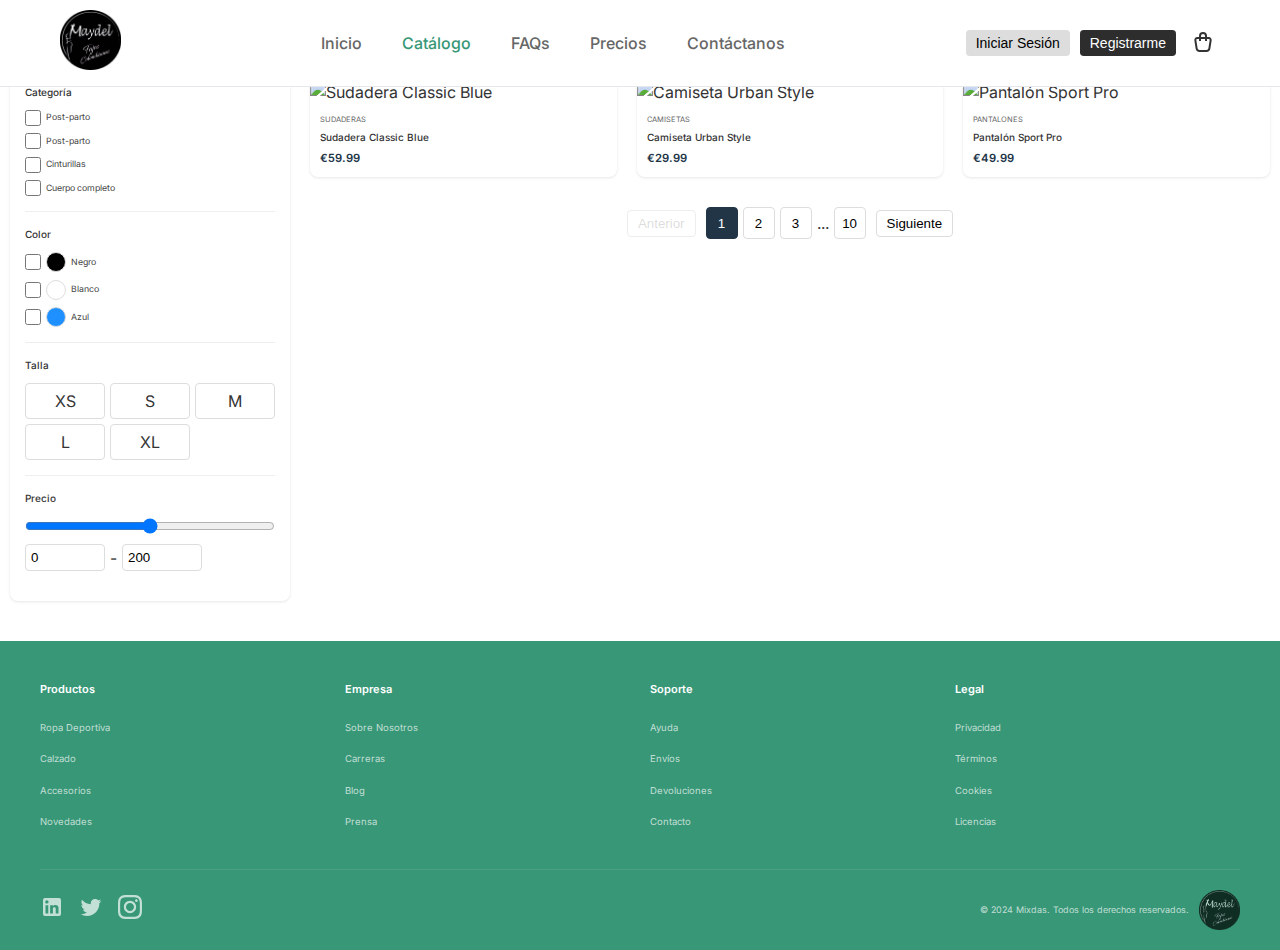
==== catalogo.html @ eed65fa0 "Casi nd xd" ====
<!DOCTYPE html>
<html lang="es">
<head>
    <meta charset="UTF-8">
    <meta name="viewport" content="width=device-width, initial-scale=1.0">
    <link rel="preconnect" href="https://fonts.googleapis.com">
    <link rel="preconnect" href="https://fonts.gstatic.com" crossorigin>
    <link href="https://fonts.googleapis.com/css2?family=Inter:wght@400;500;600;700&display=swap" rel="stylesheet">
    <link rel="stylesheet" href="./styles/styles.css">
    <link rel="stylesheet" href="./styles/catalog.css">
    <title>Catálogo - Maydel</title>
</head>
<body>
    <header class="header">
        <nav class="nav-list">
            <div class="nav-logo">
                <img class="logo" src="./img/logo.png" alt="Mixdas logo">
            </div>
            
            <div class="nav-links">
                <a href="index.html" class="navbar-item">Inicio</a>
                <a href="#" class="navbar-item active">Catálogo</a>
                <a href="#" class="navbar-item">FAQs</a>
                <a href="#" class="navbar-item">Precios</a>
                <a href="#contacto" class="navbar-item">Contáctanos</a>
            </div>

            <div class="nav-actions">
                <button class="boton">Iniciar Sesión</button>
                <button class="boton boton-oscuro">Registrarme</button>
                <button class="cart-icon2">
                    <svg xmlns="http://www.w3.org/2000/svg" width="24" height="24" viewBox="0 0 24 24" stroke-width="2" stroke="currentColor" fill="none">
                        <path d="M6.331 8h11.339a2 2 0 0 1 1.977 2.304l-1.255 8.152a3 3 0 0 1 -2.966 2.544h-6.852a3 3 0 0 1 -2.965 -2.544l-1.255 -8.152a2 2 0 0 1 1.977 -2.304z" />
                        <path d="M9 11v-5a3 3 0 0 1 6 0v5" />
                    </svg>
                </button>
                <button class="btn-menu" aria-label="Menu">
                    <span class="hamburger"></span>
                </button>
            </div>
        </nav>

        <div class="mobile-menu">
            <a href="index.html" class="mobile-link">Inicio</a>
            <a href="#" class="mobile-link">Catálogo</a>
            <a href="#" class="mobile-link">FAQs</a>
            <a href="#" class="mobile-link">Precios</a>
            <a href="#contacto" class="mobile-link">Contáctanos</a>
            <div class="mobile-actions">
                <button class="boton">Iniciar Sesión</button>
                <button class="boton boton-oscuro">Registrarme</button>
            </div>
        </div>
    </header>

    <main class="catalog-container">
        <aside class="filters">
            <div class="filters-header">
                <h2>Filtros</h2>
                <button class="clear-filters">Limpiar</button>
            </div>

            <div class="filter-section">
                <h3>Categoría</h3>
                <div class="filter-options">
                    <label class="filter-option">
                        <input type="checkbox" name="category" value="sweatshirt">
                        <span>Post-parto</span>
                    </label>
                    <label class="filter-option">
                        <input type="checkbox" name="category" value="sweatshirt">
                        <span>Post-parto</span>
                    </label>
                    <label class="filter-option">
                        <input type="checkbox" name="category" value="tshirt">
                        <span>Cinturillas</span>
                    </label>
                    <label class="filter-option">
                        <input type="checkbox" name="category" value="pants">
                        <span>Cuerpo completo</span>
                    </label>
                </div>
            </div>

            <div class="filter-section">
                <h3>Color</h3>
                <div class="filter-options">
                    <label class="filter-option">
                        <input type="checkbox" name="color" value="black">
                        <span class="color-dot black"></span>
                        <span>Negro</span>
                    </label>
                    <label class="filter-option">
                        <input type="checkbox" name="color" value="white">
                        <span class="color-dot white"></span>
                        <span>Blanco</span>
                    </label>
                    <label class="filter-option">
                        <input type="checkbox" name="color" value="blue">
                        <span class="color-dot blue"></span>
                        <span>Azul</span>
                    </label>
                </div>
            </div>

            <div class="filter-section">
                <h3>Talla</h3>
                <div class="filter-options size-options">
                    <label class="size-option">
                        <input type="checkbox" name="size" value="xs">
                        <span>XS</span>
                    </label>
                    <label class="size-option">
                        <input type="checkbox" name="size" value="s">
                        <span>S</span>
                    </label>
                    <label class="size-option">
                        <input type="checkbox" name="size" value="m">
                        <span>M</span>
                    </label>
                    <label class="size-option">
                        <input type="checkbox" name="size" value="l">
                        <span>L</span>
                    </label>
                    <label class="size-option">
                        <input type="checkbox" name="size" value="xl">
                        <span>XL</span>
                    </label>
                </div>
            </div>

            <div class="filter-section">
                <h3>Precio</h3>
                <div class="price-range">
                    <input type="range" min="0" max="200" value="100" class="price-slider">
                    <div class="price-inputs">
                        <input type="number" value="0" min="0" max="200" class="price-input">
                        <span>-</span>
                        <input type="number" value="200" min="0" max="200" class="price-input">
                    </div>
                </div>
            </div>
        </aside>

        <section class="catalog-content">
            <div class="catalog-header">
                <div class="search-bar">
                    <input type="search" placeholder="Buscar productos...">
                    <button class="search-button">
                        <svg xmlns="http://www.w3.org/2000/svg" width="20" height="20" viewBox="0 0 24 24" fill="none" stroke="currentColor" stroke-width="2" stroke-linecap="round" stroke-linejoin="round">
                            <circle cx="11" cy="11" r="8"></circle>
                            <line x1="21" y1="21" x2="16.65" y2="16.65"></line>
                        </svg>
                    </button>
                </div>
                <div class="catalog-actions">
                    <select class="sort-select">
                        <option value="popular">Más populares</option>
                        <option value="newest">Más nuevos</option>
                        <option value="price-asc">Precio: Menor a Mayor</option>
                        <option value="price-desc">Precio: Mayor a Menor</option>
                    </select>
                </div>
            </div>

            <div class="products-grid">
                <!-- Product cards will be added dynamically via JavaScript -->
            </div>

            <div class="pagination">
                <button class="pagination-btn" disabled>Anterior</button>
                <div class="pagination-numbers">
                    <button class="pagination-number active">1</button>
                    <button class="pagination-number">2</button>
                    <button class="pagination-number">3</button>
                    <span>...</span>
                    <button class="pagination-number">10</button>
                </div>
                <button class="pagination-btn">Siguiente</button>
            </div>
        </section>
    </main>

    <footer class="footer">
        <div class="footer-content">
            <div class="footer-section">
                <h3>Productos</h3>
                <ul>
                    <li><a href="#">Ropa Deportiva</a></li>
                    <li><a href="#">Calzado</a></li>
                    <li><a href="#">Accesorios</a></li>
                    <li><a href="#">Novedades</a></li>
                </ul>
            </div>
            <div class="footer-section">
                <h3>Empresa</h3>
                <ul>
                    <li><a href="#">Sobre Nosotros</a></li>
                    <li><a href="#">Carreras</a></li>
                    <li><a href="#">Blog</a></li>
                    <li><a href="#">Prensa</a></li>
                </ul>
            </div>
            <div class="footer-section">
                <h3>Soporte</h3>
                <ul>
                    <li><a href="#">Ayuda</a></li>
                    <li><a href="#">Envíos</a></li>
                    <li><a href="#">Devoluciones</a></li>
                    <li><a href="#">Contacto</a></li>
                </ul>
            </div>
            <div class="footer-section">
                <h3>Legal</h3>
                <ul>
                    <li><a href="#">Privacidad</a></li>
                    <li><a href="#">Términos</a></li>
                    <li><a href="#">Cookies</a></li>
                    <li><a href="#">Licencias</a></li>
                </ul>
            </div>
        </div>
        <div class="footer-bottom">
            <div class="social-links">
                <a href="#" aria-label="LinkedIn"><svg width="24" height="24" fill="currentColor" viewBox="0 0 24 24"><path d="M19 3a2 2 0 0 1 2 2v14a2 2 0 0 1-2 2H5a2 2 0 0 1-2-2V5a2 2 0 0 1 2-2h14m-.5 15.5v-5.3a3.26 3.26 0 0 0-3.26-3.26c-.85 0-1.84.52-2.32 1.3v-1.11h-2.79v8.37h2.79v-4.93c0-.77.62-1.4 1.39-1.4a1.4 1.4 0 0 1 1.4 1.4v4.93h2.79M6.88 8.56a1.68 1.68 0 0 0 1.68-1.68c0-.93-.75-1.69-1.68-1.69a1.69 1.69 0 0 0-1.69 1.69c0 .93.76 1.68 1.69 1.68m1.39 9.94v-8.37H5.5v8.37h2.77z"/></svg></a>
                <a href="#" aria-label="Twitter"><svg width="24" height="24" fill="currentColor" viewBox="0 0 24 24"><path d="M22.46 6c-.77.35-1.6.58-2.46.69.88-.53 1.56-1.37 1.88-2.38-.83.5-1.75.85-2.72 1.05C18.37 4.5 17.26 4 16 4c-2.35 0-4.27 1.92-4.27 4.29 0 .34.04.67.11.98C8.28 9.09 5.11 7.38 3 4.79c-.37.63-.58 1.37-.58 2.15 0 1.49.75 2.81 1.91 3.56-.71 0-1.37-.2-1.95-.5v.03c0 2.08 1.48 3.82 3.44 4.21a4.22 4.22 0 0 1-1.93.07 4.28 4.28 0 0 0 4 2.98 8.521 8.521 0 0 1-5.33 1.84c-.34 0-.68-.02-1.02-.06C3.44 20.29 5.7 21 8.12 21 16 21 20.33 14.46 20.33 8.79c0-.19 0-.37-.01-.56.84-.6 1.56-1.36 2.14-2.23z"/></svg></a>
                <a href="#" aria-label="Instagram"><svg width="24" height="24" fill="currentColor" viewBox="0 0 24 24"><path d="M12 2.163c3.204 0 3.584.012 4.85.07 3.252.148 4.771 1.691 4.919 4.919.058 1.265.069 1.645.069 4.849 0 3.205-.012 3.584-.069 4.849-.149 3.225-1.664 4.771-4.919 4.919-1.266.058-1.644.07-4.85.07-3.204 0-3.584-.012-4.849-.07-3.26-.149-4.771-1.699-4.919-4.92-.058-1.265-.07-1.644-.07-4.849 0-3.204.013-3.583.07-4.849.149-3.227 1.664-4.771 4.919-4.919 1.266-.057 1.645-.069 4.849-.069zm0-2.163c-3.259 0-3.667.014-4.947.072-4.358.2-6.78 2.618-6.98 6.98-.059 1.281-.073 1.689-.073 4.948 0 3.259.014 3.668.072 4.948.2 4.358 2.618 6.78 6.98 6.98 1.281.058 1.689.072 4.948.072 3.259 0 3.668-.014 4.948-.072 4.354-.2 6.782-2.618 6.979-6.98.059-1.28.073-1.689.073-4.948 0-3.259-.014-3.667-.072-4.947-.196-4.354-2.617-6.78-6.979-6.98-1.281-.059-1.69-.073-4.949-.073zm0 5.838c-3.403 0-6.162 2.759-6.162 6.162s2.759 6.163 6.162 6.163 6.162-2.759 6.162-6.163c0-3.403-2.759-6.162-6.162-6.162zm0 10.162c-2.209 0-4-1.79-4-4 0-2.209 1.791-4 4-4s4 1.791 4 4c0 2.21-1.791 4-4 4zm6.406-11.845c-.796 0-1.441.645-1.441 1.44s.645 1.44 1.441 1.44c.795 0 1.439-.645 1.439-1.44s-.644-1.44-1.439-1.44z"/></svg></a>
            </div>
            <div class="footer-info">
                <p>&copy; 2024 Mixdas. Todos los derechos reservados.</p>
                <img src="./img/logo.png" alt="Mixdas" class="footer-logo">
            </div>
        </div>
    </footer>

    <script src="./js/navigation.js"></script>
    <script src="./js/catalog.js"></script>
</body>
</html>
---- styles/styles.css ----
:root {
    --primario: #213547;
    --secundario: #646cff;
    --gris-claro: #f8f9fa;
    --gris: #e9ecef;
    --blanco: #FFFFFF;
    --negro: #000000;
    --sombra: 0 2px 10px rgba(0, 0, 0, 0.1);
    --transicion: all 0.3s ease;
    --fuentePrincipal: "Montserrat", system-ui;
}

html {
    box-sizing: border-box;
    font-size: 62.5%;
    scroll-behavior: smooth;
}

*, *:before, *:after {
    box-sizing: inherit;
    margin: 0;
    padding: 0;
}

body {
    font-family: var(--fuentePrincipal);
    font-size: 1.6rem;
    line-height: 1.5;
    color: var(--primario);
    background-color: var(--blanco);
}

:root {
    --primario: #379777;
    --text-primary: #333333;
    --text-secondary: #666666;
    --background: #ffffff;
    --gris: #e1e1e1;
    --blanco: #FFFFFF;
    --negro: #000000;
    --border: #E5E7EB;
    --shadow: 0 2px 4px rgba(0, 0, 0, 0.1);
    --transition: all 0.3s ease;
}

* {
    margin: 0;
    padding: 0;
    box-sizing: border-box;
}

body {
    font-family: 'Inter', sans-serif;
    color: var(--text-primary);
    line-height: 1.5;
}

/* Header and Navigation */
.header {
    background: var(--background);
    border-bottom: 1px solid var(--border);
    position: fixed;
    width: 100%;
    top: 0;
    z-index: 1000;
}

.nav-list {
    max-width: 1200px;
    margin: 0 auto;
    padding: 1rem 2rem;
    display: flex;
    justify-content: space-between;
    align-items: center;
}

.nav-logo {
    flex-shrink: 0;
}

.logo {
    height: 60px;
    margin-right: 20px;
}

.nav-links {
    display: flex;
    gap: 2rem;
    margin: 0 2rem;
}

.navbar-item {
    color: var(--text-secondary);
    text-decoration: none;
    font-size: 1rem;
    font-weight: 500;
    padding: 0.5rem 1rem;
    border-radius: 0.375rem;
    transition: var(--transition);
}

.navbar-item:hover {
    color: var(--text-primary);
    background: rgba(0, 0, 0, 0.05);
}

.navbar-item.active {
    color: var(--primario);
}

.nav-actions {
    display: flex;
    align-items: center;
    gap: 1rem;
}

.boton {
    background-color: #ddd;
    border: none;
    padding: 0.5rem 1rem;
    border-radius: 0.375rem;
    font-size: 1rem;
    font-weight: 500;
    cursor: pointer;
    transition: var(--transition);
}

.boton:hover {
    background-color: #ccc;
}

.boton-oscuro {
    background-color: #2D2D2D;
    color: white;
}

.boton-oscuro:hover {
    background-color: #444;
}

.cart-icon2 {
    background: none;
    border: none;
    cursor: pointer;
    padding: 0.5rem;
    color: var(--text-primary);
    transition: var(--transition);
}

.cart-icon2:hover {
    color: var(--primario);
}

.btn-menu {
    display: none;
    background: none;
    border: none;
    cursor: pointer;
    padding: 0.5rem;
}

.hamburger {
    display: block;
    width: 24px;
    height: 2px;
    background: var(--text-primary);
    position: relative;
    transition: var(--transition);
}

.hamburger::before,
.hamburger::after {
    content: '';
    position: absolute;
    width: 24px;
    height: 2px;
    background: var(--text-primary);
    transition: var(--transition);
}

.hamburger::before {
    top: -6px;
}

.hamburger::after {
    bottom: -6px;
}

.mobile-menu {
    display: none;
    padding: 1rem;
    background: var(--background);
    border-top: 1px solid var(--border);
}

.mobile-link {
    display: block;
    padding: 0.75rem 1rem;
    color: var(--text-secondary);
    text-decoration: none;
    font-size: 1rem;
    font-weight: 500;
}

.mobile-actions {
    display: flex;
    flex-direction: column;
    gap: 0.5rem;
    margin-top: 1rem;
    padding: 0 1rem;
}

/* Responsive Design */
@media (max-width: 768px) {
    .nav-links {
        display: none;
    }

    .nav-actions .boton {
        display: none;
    }

    .btn-menu {
        display: block;
    }

    .mobile-menu.active {
        display: block;
    }

    .btn-menu.active .hamburger {
        background: transparent;
    }

    .btn-menu.active .hamburger::before {
        transform: rotate(45deg);
        top: 0;
    }

    .btn-menu.active .hamburger::after {
        transform: rotate(-45deg);
        bottom: 0;
    }
}

@media (min-width: 1200px) {
    .navbar-item {
        font-size: 1.6rem;
    }

    .boton {
        font-size: 1.4rem;
    }
}

/* Banner */
.banner {
    margin-top: 8rem;
    display: grid;
    grid-template-columns: 1fr 1fr;
    align-items: center;
    background: linear-gradient(135deg, var(--gris-claro) 0%, var(--blanco) 100%);
    padding: 4rem;
}

.banner-titulo {
    font-size: 3.2rem;
    font-weight: 700;
    margin-bottom: 2rem;
    color: var(--primario);
}

.banner-imagen {
    width: 100%;
    height: auto;
    border-radius: 1rem;
    box-shadow: var(--sombra);
}

/* Artículos */
#articulos {
    padding: 8rem 2rem;
    max-width: 120rem;
    margin: 0 auto;
}

.articulos-titulo {
    font-size: 3.2rem;
    margin-bottom: 4rem;
    color: var(--primario);
}

.articulos-grid {
    display: grid;
    grid-template-columns: repeat(auto-fit, minmax(25rem, 1fr));
    gap: 3rem;
}

.articulo {
    background: var(--blanco);
    border-radius: 1rem;
    overflow: hidden;
    transition: var(--transicion);
    box-shadow: var(--sombra);
}

.articulo:hover {
    transform: translateY(-5px);
}

.articulo img {
    width: 100%;
    height: 30rem;
    object-fit: cover;
}

.articulo-info {
    padding: 2rem;
}

.articulo h4 {
    font-size: 1.8rem;
    margin-bottom: 1rem;
}

.articulo p {
    font-size: 1.6rem;
    color: var(--secundario);
    font-weight: 600;
}

/* Opiniones */
#opiniones {
    background-color: var(--gris-claro);
    padding: 8rem 2rem;
}

.opiniones-grid {
    display: grid;
    grid-template-columns: repeat(auto-fit, minmax(30rem, 1fr));
    gap: 3rem;
    max-width: 120rem;
    margin: 0 auto;
}

.opinion {
    background: var(--blanco);
    padding: 3rem;
    border-radius: 1rem;
    box-shadow: var(--sombra);
}

.opinion h4 {
    font-size: 1.8rem;
    margin: 1rem 0;
}

.foto-usuario {
    width: 6rem;
    height: 6rem;
    border-radius: 50%;
    margin: 1rem 0;
}

/* Contacto */
#contacto {
    padding: 8rem 2rem;
    max-width: 80rem;
    margin: 0 auto;
}

.formulario {
    background: var(--blanco);
    padding: 4rem;
    border-radius: 1rem;
    box-shadow: var(--sombra);
}

.campo {
    margin-bottom: 2rem;
}

.campo__label {
    display: block;
    margin-bottom: 0.5rem;
    font-weight: 500;
}

.campo__field {
    width: 100%;
    padding: 1rem;
    border: 1px solid var(--gris);
    border-radius: 0.5rem;
    font-family: var(--fuentePrincipal);
}

.campo__field--textarea {
    height: 15rem;
    resize: vertical;
}

/* Footer Styles */
.footer {
    background-color: #379777;
    color: #ffffff;
    padding: 4rem 2rem 2rem;
    margin-top: 4rem;
}

.footer-content {
    max-width: 1200px;
    margin: 0 auto;
    display: grid;
    grid-template-columns: repeat(auto-fit, minmax(200px, 1fr));
    gap: 2rem;
    padding-bottom: 3rem;
    border-bottom: 1px solid rgba(255, 255, 255, 0.1);
}

.footer-section h3 {
    color: #ffffff;
    font-size: 1.1rem;
    font-weight: 600;
    margin-bottom: 1.5rem;
}

.footer-section ul {
    list-style: none;
    padding: 0;
    margin: 0;
}

.footer-section ul li {
    margin-bottom: 0.75rem;
}

.footer-section ul li a {
    color: rgba(255, 255, 255, 0.7);
    text-decoration: none;
    font-size: 0.95rem;
    transition: color 0.3s ease;
}

.footer-section ul li a:hover {
    color: #ffffff;
}

.footer-bottom {
    max-width: 1200px;
    margin: 2rem auto 0;
    display: flex;
    flex-direction: column;
    align-items: center;
    gap: 1.5rem;
}

.social-links {
    display: flex;
    gap: 1.5rem;
}

.social-links a {
    color: rgba(255, 255, 255, 0.7);
    transition: color 0.3s ease;
}

.social-links a:hover {
    color: #ffffff;
}

.footer-info {
    display: flex;
    flex-direction: column;
    align-items: center;
    gap: 1rem;
    text-align: center;
}

.footer-info p {
    color: rgba(255, 255, 255, 0.7);
    font-size: 0.9rem;
}

.footer-logo {
    height: 40px;
    opacity: 0.7;
    transition: opacity 0.3s ease;
}

.footer-logo:hover {
    opacity: 1;
}

@media (min-width: 768px) {
    .footer-bottom {
        flex-direction: row;
        justify-content: space-between;
    }

    .footer-info {
        flex-direction: row;
    }
}

/* Rest of your existing styles remain the same */
---- styles/catalog.css ----
.catalog-container {
    display: flex;
    gap: 2rem;
    max-width: 1400px;
    margin: 2rem auto;
    padding: 0 1rem;
}

/* Filters Sidebar */
.filters {
    width: 280px;
    flex-shrink: 0;
    background: white;
    padding: 1.5rem;
    border-radius: 8px;
    box-shadow: 0 1px 3px rgba(0, 0, 0, 0.1);
    height: fit-content;
}

.filters-header {
    display: flex;
    justify-content: space-between;
    align-items: center;
    margin-bottom: 1.5rem;
}

.filters-header h2 {
    font-size: 1.25rem;
    font-weight: 600;
    margin: 0;
}

.clear-filters {
    color: #666;
    background: none;
    border: none;
    font-size: 0.875rem;
    cursor: pointer;
}

.clear-filters:hover {
    color: #000;
}

.filter-section {
    border-top: 1px solid #eee;
    padding: 1.5rem 0;
}

.filter-section h3 {
    font-size: 1rem;
    font-weight: 500;
    margin: 0 0 1rem 0;
}

.filter-options {
    display: flex;
    flex-direction: column;
    gap: 0.75rem;
}

.filter-option {
    display: flex;
    align-items: center;
    gap: 0.5rem;
    cursor: pointer;
}

.filter-option input[type="checkbox"] {
    width: 16px;
    height: 16px;
    cursor: pointer;
}

.filter-option span {
    font-size: 0.875rem;
    color: #444;
}

/* Color dots */
.color-dot {
    width: 20px;
    height: 20px;
    border-radius: 50%;
    border: 1px solid #ddd;
}

.color-dot.black { background: #000; }
.color-dot.white { background: #fff; }
.color-dot.blue { background: #1e90ff; }

/* Size options */
.size-options {
    display: grid;
    grid-template-columns: repeat(3, 1fr);
    gap: 0.5rem;
}

.size-option {
    position: relative;
}

.size-option input[type="checkbox"] {
    position: absolute;
    opacity: 0;
}

.size-option span {
    display: block;
    padding: 0.5rem;
    text-align: center;
    border: 1px solid #ddd;
    border-radius: 4px;
    cursor: pointer;
    transition: all 0.2s;
}

.size-option input[type="checkbox"]:checked + span {
    background: #213547;
    color: white;
    border-color: #213547;
}

/* Price range */
.price-range {
    margin-top: 1rem;
}

.price-slider {
    width: 100%;
    margin-bottom: 1rem;
}

.price-inputs {
    display: flex;
    align-items: center;
    gap: 0.5rem;
}

.price-input {
    width: 80px;
    padding: 0.5rem;
    border: 1px solid #ddd;
    border-radius: 4px;
}

/* Catalog Content */
.catalog-content {
    flex: 1;
}

.catalog-header {
    display: flex;
    justify-content: space-between;
    align-items: center;
    margin-bottom: 2rem;
}

.search-bar {
    display: flex;
    align-items: center;
    background: white;
    border: 1px solid #ddd;
    border-radius: 8px;
    padding: 0.5rem 1rem;
    flex: 1;
    max-width: 400px;
}

.search-bar input {
    border: none;
    outline: none;
    width: 100%;
    font-size: 0.875rem;
}

.search-button {
    background: none;
    border: none;
    color: #666;
    cursor: pointer;
    padding: 0.25rem;
}

.search-button:hover {
    color: #000;
}

.catalog-actions {
    display: flex;
    gap: 1rem;
}

.sort-select {
    padding: 0.5rem 2rem 0.5rem 1rem;
    border: 1px solid #ddd;
    border-radius: 8px;
    background: white;
    font-size: 0.875rem;
    cursor: pointer;
}

/* Products Grid */
.products-grid {
    display: grid;
    grid-template-columns: repeat(auto-fill, minmax(250px, 1fr));
    gap: 2rem;
    margin-bottom: 2rem;
}

.product-card {
    background: white;
    border-radius: 8px;
    overflow: hidden;
    box-shadow: 0 1px 3px rgba(0, 0, 0, 0.1);
    transition: transform 0.2s;
}

.product-card:hover {
    transform: translateY(-4px);
}

.product-image {
    width: 100%;
    height: 300px;
    object-fit: cover;
}

.product-info {
    padding: 1rem;
}

.product-category {
    font-size: 0.75rem;
    color: #666;
    text-transform: uppercase;
    margin-bottom: 0.5rem;
}

.product-name {
    font-size: 1rem;
    font-weight: 500;
    margin-bottom: 0.5rem;
}

.product-price {
    font-size: 1.125rem;
    font-weight: 600;
    color: #213547;
}

/* Pagination */
.pagination {
    display: flex;
    justify-content: center;
    align-items: center;
    gap: 1rem;
    margin-top: 3rem;
}

.pagination-btn {
    padding: 0.5rem 1rem;
    border: 1px solid #ddd;
    border-radius: 4px;
    background: white;
    cursor: pointer;
}

.pagination-btn:disabled {
    opacity: 0.5;
    cursor: not-allowed;
}

.pagination-numbers {
    display: flex;
    align-items: center;
    gap: 0.5rem;
}

.pagination-number {
    width: 32px;
    height: 32px;
    display: flex;
    align-items: center;
    justify-content: center;
    border: 1px solid #ddd;
    border-radius: 4px;
    background: white;
    cursor: pointer;
}

.pagination-number.active {
    background: #213547;
    color: white;
    border-color: #213547;
}

/* Responsive Design */
@media (max-width: 1024px) {
    .catalog-container {
        flex-direction: column;
    }

    .filters {
        width: 100%;
    }

    .size-options {
        grid-template-columns: repeat(5, 1fr);
    }
}

@media (max-width: 768px) {
    .catalog-header {
        flex-direction: column;
        gap: 1rem;
    }

    .search-bar {
        max-width: 100%;
    }

    .products-grid {
        grid-template-columns: repeat(auto-fill, minmax(200px, 1fr));
    }
}

@media (max-width: 480px) {
    .products-grid {
        grid-template-columns: 1fr;
    }

    .pagination-numbers {
        display: none;
    }
}
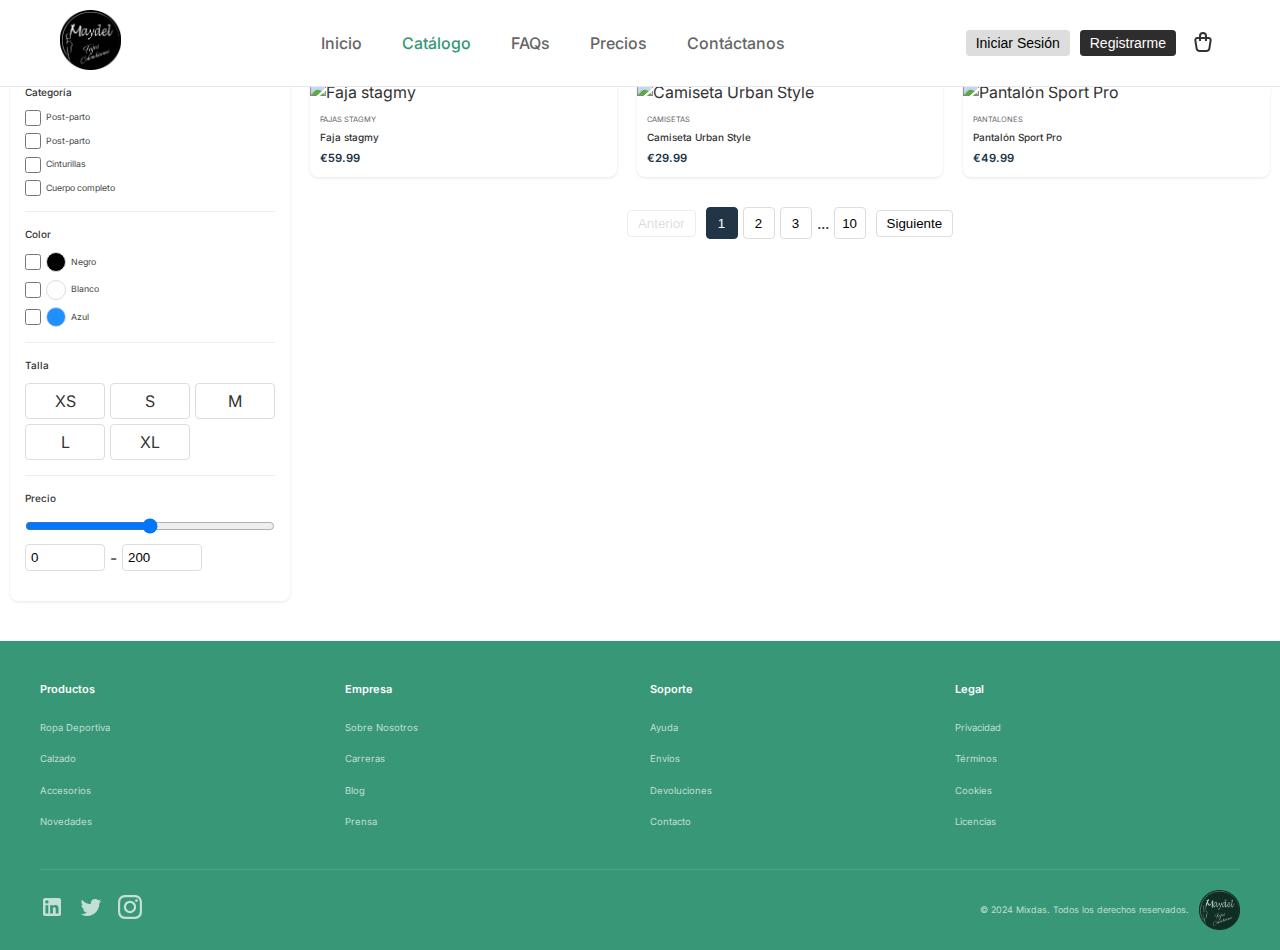
==== commit 138e5f5f: "agregar favicon" ====
--- a/catalogo.html
+++ b/catalogo.html
@@ -9,6 +9,20 @@
     <link rel="stylesheet" href="./styles/styles.css">
     <link rel="stylesheet" href="./styles/catalog.css">
     <title>Catálogo - Maydel</title>
+     <!-- Favicon principal -->
+     <link rel="icon" type="image/png" sizes="32x32" href="img/icons/favicon-32x32.png">
+     <link rel="icon" type="image/png" sizes="16x16" href="mg/icons/favicon-16x16.png">
+     <link rel="icon" type="image/x-icon" href="mg/icons/favicon.ico">
+ 
+     <!-- Apple Touch Icon -->
+     <link rel="apple-touch-icon" sizes="180x180" href="mg/icons/apple-touch-icon.png">
+ 
+     <!-- Iconos para Android Chrome -->
+     <link rel="icon" type="image/png" sizes="192x192" href="mg/icons/android-chrome-192x192.png">
+     <link rel="icon" type="image/png" sizes="512x512" href="mg/icons/android-chrome-512x512.png">
+ 
+     <!-- Web App Manifest -->
+     <link rel="manifest" href="mg/icons/site.webmanifest">
 </head>
 <body>
     <header class="header">
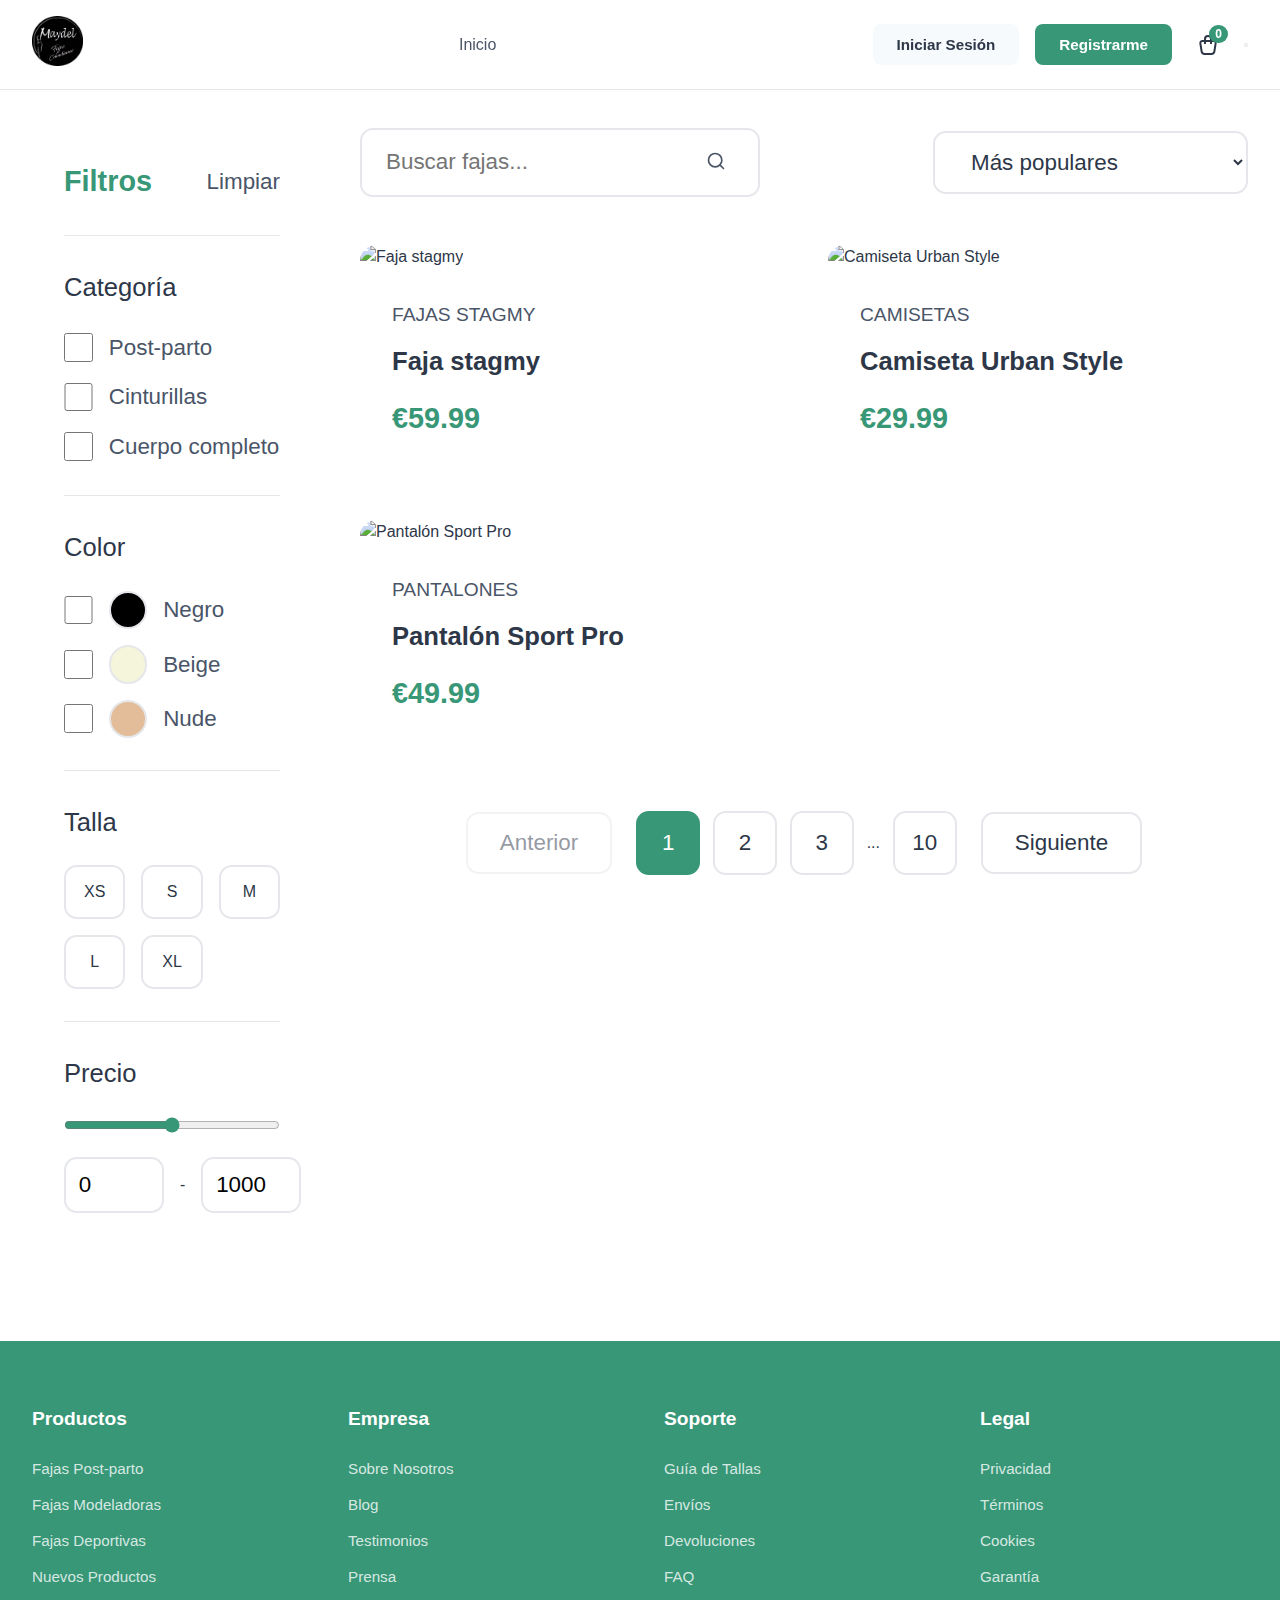
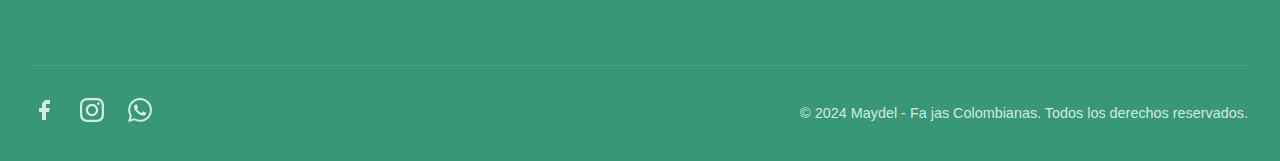
==== commit ef50f37c: "arreglar diseño" ====
--- a/catalogo.html
+++ b/catalogo.html
@@ -8,63 +8,40 @@
     <link href="https://fonts.googleapis.com/css2?family=Inter:wght@400;500;600;700&display=swap" rel="stylesheet">
     <link rel="stylesheet" href="./styles/styles.css">
     <link rel="stylesheet" href="./styles/catalog.css">
-    <title>Catálogo - Maydel</title>
-     <!-- Favicon principal -->
-     <link rel="icon" type="image/png" sizes="32x32" href="img/icons/favicon-32x32.png">
-     <link rel="icon" type="image/png" sizes="16x16" href="mg/icons/favicon-16x16.png">
-     <link rel="icon" type="image/x-icon" href="mg/icons/favicon.ico">
- 
-     <!-- Apple Touch Icon -->
-     <link rel="apple-touch-icon" sizes="180x180" href="mg/icons/apple-touch-icon.png">
- 
-     <!-- Iconos para Android Chrome -->
-     <link rel="icon" type="image/png" sizes="192x192" href="mg/icons/android-chrome-192x192.png">
-     <link rel="icon" type="image/png" sizes="512x512" href="mg/icons/android-chrome-512x512.png">
- 
-     <!-- Web App Manifest -->
-     <link rel="manifest" href="mg/icons/site.webmanifest">
+    <title>Catálogo - Maydel Fajas</title>
+    <!-- Favicon principal -->
+    <link rel="icon" type="image/png" sizes="32x32" href="img/icons/favicon-32x32.png">
+    <link rel="icon" type="image/png" sizes="16x16" href="img/icons/favicon-16x16.png">
+    <link rel="icon" type="image/x-icon" href="img/icons/favicon.ico">
 </head>
 <body>
     <header class="header">
         <nav class="nav-list">
             <div class="nav-logo">
-                <img class="logo" src="./img/logo.png" alt="Mixdas logo">
+                <img class="logo" src="./img/logo.png" alt="Maydel logo">
             </div>
             
             <div class="nav-links">
                 <a href="index.html" class="navbar-item">Inicio</a>
-                <a href="#" class="navbar-item active">Catálogo</a>
-                <a href="#" class="navbar-item">FAQs</a>
-                <a href="#" class="navbar-item">Precios</a>
-                <a href="#contacto" class="navbar-item">Contáctanos</a>
             </div>
 
             <div class="nav-actions">
                 <button class="boton">Iniciar Sesión</button>
                 <button class="boton boton-oscuro">Registrarme</button>
-                <button class="cart-icon2">
-                    <svg xmlns="http://www.w3.org/2000/svg" width="24" height="24" viewBox="0 0 24 24" stroke-width="2" stroke="currentColor" fill="none">
-                        <path d="M6.331 8h11.339a2 2 0 0 1 1.977 2.304l-1.255 8.152a3 3 0 0 1 -2.966 2.544h-6.852a3 3 0 0 1 -2.965 -2.544l-1.255 -8.152a2 2 0 0 1 1.977 -2.304z" />
-                        <path d="M9 11v-5a3 3 0 0 1 6 0v5" />
-                    </svg>
-                </button>
+                <a href="#" class="cart-icon">
+                    <div class="cart-icon__wrapper">
+                        <svg xmlns="http://www.w3.org/2000/svg" width="24" height="24" viewBox="0 0 24 24" stroke-width="2" stroke="currentColor" fill="none">
+                            <path d="M6.331 8h11.339a2 2 0 0 1 1.977 2.304l-1.255 8.152a3 3 0 0 1 -2.966 2.544h-6.852a3 3 0 0 1 -2.965 -2.544l-1.255 -8.152a2 2 0 0 1 1.977 -2.304z" />
+                            <path d="M9 11v-5a3 3 0 0 1 6 0v5" />
+                        </svg>
+                        <span class="cart-count">0</span>
+                    </div>
+                </a>
                 <button class="btn-menu" aria-label="Menu">
                     <span class="hamburger"></span>
                 </button>
             </div>
         </nav>
-
-        <div class="mobile-menu">
-            <a href="index.html" class="mobile-link">Inicio</a>
-            <a href="#" class="mobile-link">Catálogo</a>
-            <a href="#" class="mobile-link">FAQs</a>
-            <a href="#" class="mobile-link">Precios</a>
-            <a href="#contacto" class="mobile-link">Contáctanos</a>
-            <div class="mobile-actions">
-                <button class="boton">Iniciar Sesión</button>
-                <button class="boton boton-oscuro">Registrarme</button>
-            </div>
-        </div>
     </header>
 
     <main class="catalog-container">
@@ -78,19 +55,15 @@
                 <h3>Categoría</h3>
                 <div class="filter-options">
                     <label class="filter-option">
-                        <input type="checkbox" name="category" value="sweatshirt">
+                        <input type="checkbox" name="category" value="post-parto">
                         <span>Post-parto</span>
                     </label>
                     <label class="filter-option">
-                        <input type="checkbox" name="category" value="sweatshirt">
-                        <span>Post-parto</span>
-                    </label>
-                    <label class="filter-option">
-                        <input type="checkbox" name="category" value="tshirt">
+                        <input type="checkbox" name="category" value="cinturillas">
                         <span>Cinturillas</span>
                     </label>
                     <label class="filter-option">
-                        <input type="checkbox" name="category" value="pants">
+                        <input type="checkbox" name="category" value="cuerpo-completo">
                         <span>Cuerpo completo</span>
                     </label>
                 </div>
@@ -100,19 +73,19 @@
                 <h3>Color</h3>
                 <div class="filter-options">
                     <label class="filter-option">
-                        <input type="checkbox" name="color" value="black">
+                        <input type="checkbox" name="color" value="negro">
                         <span class="color-dot black"></span>
                         <span>Negro</span>
                     </label>
                     <label class="filter-option">
-                        <input type="checkbox" name="color" value="white">
-                        <span class="color-dot white"></span>
-                        <span>Blanco</span>
-                    </label>
-                    <label class="filter-option">
-                        <input type="checkbox" name="color" value="blue">
-                        <span class="color-dot blue"></span>
-                        <span>Azul</span>
+                        <input type="checkbox" name="color" value="beige">
+                        <span class="color-dot beige"></span>
+                        <span>Beige</span>
+                    </label>
+                    <label class="filter-option">
+                        <input type="checkbox" name="color" value="nude">
+                        <span class="color-dot nude"></span>
+                        <span>Nude</span>
                     </label>
                 </div>
             </div>
@@ -146,11 +119,11 @@
             <div class="filter-section">
                 <h3>Precio</h3>
                 <div class="price-range">
-                    <input type="range" min="0" max="200" value="100" class="price-slider">
+                    <input type="range" min="0" max="1000" value="500" class="price-slider">
                     <div class="price-inputs">
-                        <input type="number" value="0" min="0" max="200" class="price-input">
+                        <input type="number" value="0" min="0" max="1000" class="price-input">
                         <span>-</span>
-                        <input type="number" value="200" min="0" max="200" class="price-input">
+                        <input type="number" value="1000" min="0" max="1000" class="price-input">
                     </div>
                 </div>
             </div>
@@ -159,7 +132,7 @@
         <section class="catalog-content">
             <div class="catalog-header">
                 <div class="search-bar">
-                    <input type="search" placeholder="Buscar productos...">
+                    <input type="search" placeholder="Buscar fajas...">
                     <button class="search-button">
                         <svg xmlns="http://www.w3.org/2000/svg" width="20" height="20" viewBox="0 0 24 24" fill="none" stroke="currentColor" stroke-width="2" stroke-linecap="round" stroke-linejoin="round">
                             <circle cx="11" cy="11" r="8"></circle>
@@ -178,7 +151,7 @@
             </div>
 
             <div class="products-grid">
-                <!-- Product cards will be added dynamically via JavaScript -->
+                <!-- Los productos se cargarán dinámicamente con JavaScript -->
             </div>
 
             <div class="pagination">
@@ -200,28 +173,28 @@
             <div class="footer-section">
                 <h3>Productos</h3>
                 <ul>
-                    <li><a href="#">Ropa Deportiva</a></li>
-                    <li><a href="#">Calzado</a></li>
-                    <li><a href="#">Accesorios</a></li>
-                    <li><a href="#">Novedades</a></li>
+                    <li><a href="#">Fajas Post-parto</a></li>
+                    <li><a href="#">Fajas Modeladoras</a></li>
+                    <li><a href="#">Fajas Deportivas</a></li>
+                    <li><a href="#">Nuevos Productos</a></li>
                 </ul>
             </div>
             <div class="footer-section">
                 <h3>Empresa</h3>
                 <ul>
                     <li><a href="#">Sobre Nosotros</a></li>
-                    <li><a href="#">Carreras</a></li>
                     <li><a href="#">Blog</a></li>
+                    <li><a href="#">Testimonios</a></li>
                     <li><a href="#">Prensa</a></li>
                 </ul>
             </div>
             <div class="footer-section">
                 <h3>Soporte</h3>
                 <ul>
-                    <li><a href="#">Ayuda</a></li>
+                    <li><a href="#">Guía de Tallas</a></li>
                     <li><a href="#">Envíos</a></li>
                     <li><a href="#">Devoluciones</a></li>
-                    <li><a href="#">Contacto</a></li>
+                    <li><a href="#">FAQ</a></li>
                 </ul>
             </div>
             <div class="footer-section">
@@ -230,19 +203,31 @@
                     <li><a href="#">Privacidad</a></li>
                     <li><a href="#">Términos</a></li>
                     <li><a href="#">Cookies</a></li>
-                    <li><a href="#">Licencias</a></li>
+                    <li><a href="#">Garantía</a></li>
                 </ul>
             </div>
         </div>
+        
         <div class="footer-bottom">
             <div class="social-links">
-                <a href="#" aria-label="LinkedIn"><svg width="24" height="24" fill="currentColor" viewBox="0 0 24 24"><path d="M19 3a2 2 0 0 1 2 2v14a2 2 0 0 1-2 2H5a2 2 0 0 1-2-2V5a2 2 0 0 1 2-2h14m-.5 15.5v-5.3a3.26 3.26 0 0 0-3.26-3.26c-.85 0-1.84.52-2.32 1.3v-1.11h-2.79v8.37h2.79v-4.93c0-.77.62-1.4 1.39-1.4a1.4 1.4 0 0 1 1.4 1.4v4.93h2.79M6.88 8.56a1.68 1.68 0 0 0 1.68-1.68c0-.93-.75-1.69-1.68-1.69a1.69 1.69 0 0 0-1.69 1.69c0 .93.76 1.68 1.69 1.68m1.39 9.94v-8.37H5.5v8.37h2.77z"/></svg></a>
-                <a href="#" aria-label="Twitter"><svg width="24" height="24" fill="currentColor" viewBox="0 0 24 24"><path d="M22.46 6c-.77.35-1.6.58-2.46.69.88-.53 1.56-1.37 1.88-2.38-.83.5-1.75.85-2.72 1.05C18.37 4.5 17.26 4 16 4c-2.35 0-4.27 1.92-4.27 4.29 0 .34.04.67.11.98C8.28 9.09 5.11 7.38 3 4.79c-.37.63-.58 1.37-.58 2.15 0 1.49.75 2.81 1.91 3.56-.71 0-1.37-.2-1.95-.5v.03c0 2.08 1.48 3.82 3.44 4.21a4.22 4.22 0 0 1-1.93.07 4.28 4.28 0 0 0 4 2.98 8.521 8.521 0 0 1-5.33 1.84c-.34 0-.68-.02-1.02-.06C3.44 20.29 5.7 21 8.12 21 16 21 20.33 14.46 20.33 8.79c0-.19 0-.37-.01-.56.84-.6 1.56-1.36 2.14-2.23z"/></svg></a>
-                <a href="#" aria-label="Instagram"><svg width="24" height="24" fill="currentColor" viewBox="0 0 24 24"><path d="M12 2.163c3.204 0 3.584.012 4.85.07 3.252.148 4.771 1.691 4.919 4.919.058 1.265.069 1.645.069 4.849 0 3.205-.012 3.584-.069 4.849-.149 3.225-1.664 4.771-4.919 4.919-1.266.058-1.644.07-4.85.07-3.204 0-3.584-.012-4.849-.07-3.26-.149-4.771-1.699-4.919-4.92-.058-1.265-.07-1.644-.07-4.849 0-3.204.013-3.583.07-4.849.149-3.227 1.664-4.771 4.919-4.919 1.266-.057 1.645-.069 4.849-.069zm0-2.163c-3.259 0-3.667.014-4.947.072-4.358.2-6.78 2.618-6.98 6.98-.059 1.281-.073 1.689-.073 4.948 0 3.259.014 3.668.072 4.948.2 4.358 2.618 6.78 6.98 6.98 1.281.058 1.689.072 4.948.072 3.259 0 3.668-.014 4.948-.072 4.354-.2 6.782-2.618 6.979-6.98.059-1.28.073-1.689.073-4.948 0-3.259-.014-3.667-.072-4.947-.196-4.354-2.617-6.78-6.979-6.98-1.281-.059-1.69-.073-4.949-.073zm0 5.838c-3.403 0-6.162 2.759-6.162 6.162s2.759 6.163 6.162 6.163 6.162-2.759 6.162-6.163c0-3.403-2.759-6.162-6.162-6.162zm0 10.162c-2.209 0-4-1.79-4-4 0-2.209 1.791-4 4-4s4 1.791 4 4c0 2.21-1.791 4-4 4zm6.406-11.845c-.796 0-1.441.645-1.441 1.44s.645 1.44 1.441 1.44c.795 0 1.439-.645 1.439-1.44s-.644-1.44-1.439-1.44z"/></svg></a>
+                <a href="#" aria-label="Facebook">
+                    <svg width="24" height="24" fill="currentColor" viewBox="0 0 24 24">
+                        <path d="M18 2h-3a5 5 0 0 0-5 5v3H7v4h3v8h4v-8h3l1-4h-4V7a1 1 0 0 1 1-1h3z"/>
+                    </svg>
+                </a>
+                <a href="#" aria-label="Instagram">
+                    <svg width="24" height="24" fill="currentColor" viewBox="0 0 24 24">
+                        <path d="M12 2.163c3.204 0 3.584.012 4.85.07 3.252.148 4.771 1.691 4.919 4.919.058 1.265.069 1.645.069 4.849 0 3.205-.012 3.584-.069 4.849-.149 3.225-1.664 4.771-4.919 4.919-1.266.058-1.644.07-4.85.07-3.204 0-3.584-.012-4.849-.07-3.26-.149-4.771-1.699-4.919-4.92-.058-1.265-.07-1.644-.07-4.849 0-3.204.013-3.583.07-4.849.149-3.227 1.664-4.771 4.919-4.919 1.266-.057 1.645-.069 4.849-.069zm0-2.163c-3.259 0-3.667.014-4.947.072-4.358.2-6.78 2.618-6.98 6.98-.059 1.281-.073 1.689-.073 4.948 0 3.259.014 3.668.072 4.948.2 4.358 2.618 6.78 6.98 6.98 1.281.058 1.689.072 4.948.072 3.259 0 3.668-.014 4.948-.072 4.354-.2 6.782-2.618 6.979-6.98.059-1.28.073-1.689.073-4.948 0-3.259-.014-3.667-.072-4.947-.196-4.354-2.617-6.78-6.979-6.98-1.281-.059-1.69-.073-4.949-.073zm0 5.838c-3.403 0-6.162 2.759-6.162 6.162s2.759 6.163 6.162 6.163 6.162-2.759 6.162-6.163c0-3.403-2.759-6.162-6.162-6.162zm0 10.162c-2.209 0-4-1.79-4-4 0-2.209 1.791-4 4-4s4 1.791 4 4c0 2.21-1.791 4-4 4zm6.406-11.845c-.796 0-1.441.645-1.441 1.44s.645 1.44 1.441 1.44c.795 0 1.439-.645 1.439-1.44s-.644-1.44-1.439-1.44z"/>
+                    </svg>
+                </a>
+                <a href="#" aria-label="WhatsApp">
+                    <svg width="24" height="24" fill="currentColor" viewBox="0 0 24 24">
+                        <path d="M17.472 14.382c-.297-.149-1.758-.867-2.03-.967-.273-.099-.471-.148-.67.15-.197.297-.767.966-.94 1.164-.173.199-.347.223-.644.075-.297-.15-1.255-.463-2.39-1.475-.883-.788-1.48-1.761-1.653-2.059-.173-.297-.018-.458.13-.606.134-.133.298-.347.446-.52.149-.174.198-.298.298-.497.099-.198.05-.371-.025-.52-.075-.149-.669-1.612-.916-2.207-.242-.579-.487-.5-.669-.51-.173-.008-.371-.01-.57-.01-.198 0-.52.074-.792.372-.272.297-1.04 1.016-1.04 2.479 0 1.462 1.065 2.875 1.213 3.074.149.198 2.096 3.2 5.077 4.487.709.306 1.262.489 1.694.625.712.227 1.36.195 1.871.118.571-.085 1.758-.719 2.006-1.413.248-.694.248-1.289.173-1.413-.074-.124-.272-.198-.57-.347m-5.421 7.403h-.004a9.87 9.87 0 01-5.031-1.378l-.361-.214-3.741.982.998-3.648-.235-.374a9.86 9.86 0 01-1.51-5.26c.001-5.45 4.436-9.884 9.888-9.884 2.64 0 5.122 1.03 6.988 2.898a9.825 9.825 0 012.893 6.994c-.003 5.45-4.437 9.884-9.885 9.884m8.413-18.297A11.815 11.815 0 0012.05 0C5.495 0 .16 5.335.157 11.892c0 2.096.547 4.142 1.588 5.945L.057 24l6.305-1.654a11.882 11.882 0 005.683 1.448h.005c6.554 0 11.89-5.335 11.893-11.893a11.821 11.821 0 00-3.48-8.413z"/>
+                    </svg>
+                </a>
             </div>
             <div class="footer-info">
-                <p>&copy; 2024 Mixdas. Todos los derechos reservados.</p>
-                <img src="./img/logo.png" alt="Mixdas" class="footer-logo">
+                <p>&copy; 2024 Maydel - Fa jas Colombianas. Todos los derechos reservados.</p>
             </div>
         </div>
     </footer>
--- a/styles/styles.css
+++ b/styles/styles.css
@@ -1,46 +1,20 @@
-:root {
-    --primario: #213547;
-    --secundario: #646cff;
-    --gris-claro: #f8f9fa;
-    --gris: #e9ecef;
-    --blanco: #FFFFFF;
-    --negro: #000000;
-    --sombra: 0 2px 10px rgba(0, 0, 0, 0.1);
-    --transicion: all 0.3s ease;
-    --fuentePrincipal: "Montserrat", system-ui;
-}
-
-html {
-    box-sizing: border-box;
-    font-size: 62.5%;
-    scroll-behavior: smooth;
-}
-
-*, *:before, *:after {
-    box-sizing: inherit;
-    margin: 0;
-    padding: 0;
-}
-
-body {
-    font-family: var(--fuentePrincipal);
-    font-size: 1.6rem;
-    line-height: 1.5;
-    color: var(--primario);
-    background-color: var(--blanco);
-}
-
 :root {
     --primario: #379777;
-    --text-primary: #333333;
-    --text-secondary: #666666;
+    --primario-claro: #4CAF93;
+    --primario-oscuro: #2C7A5F;
+    --secundario: #F5B5AC;
+    --secundario-claro: #FFD6D1;
+    --text-primary: #2D3748;
+    --text-secondary: #4A5568;
     --background: #ffffff;
-    --gris: #e1e1e1;
+    --background-alt: #F7FAFC;
+    --gris: #E2E8F0;
     --blanco: #FFFFFF;
     --negro: #000000;
     --border: #E5E7EB;
-    --shadow: 0 2px 4px rgba(0, 0, 0, 0.1);
-    --transition: all 0.3s ease;
+    --shadow: 0 4px 6px -1px rgba(0, 0, 0, 0.1), 0 2px 4px -1px rgba(0, 0, 0, 0.06);
+    --shadow-lg: 0 10px 15px -3px rgba(0, 0, 0, 0.1), 0 4px 6px -2px rgba(0, 0, 0, 0.05);
+    --transition: all 0.3s cubic-bezier(0.4, 0, 0.2, 1);
 }
 
 * {
@@ -50,23 +24,30 @@
 }
 
 body {
-    font-family: 'Inter', sans-serif;
+    font-family: 'Montserrat', sans-serif;
     color: var(--text-primary);
     line-height: 1.5;
+    background-color: var(--background);
 }
 
 /* Header and Navigation */
 .header {
-    background: var(--background);
+    background: rgba(255, 255, 255, 0.95);
+    backdrop-filter: blur(8px);
     border-bottom: 1px solid var(--border);
     position: fixed;
     width: 100%;
     top: 0;
     z-index: 1000;
+    transition: var(--transition);
+}
+
+.header.scrolled {
+    box-shadow: var(--shadow);
 }
 
 .nav-list {
-    max-width: 1200px;
+    max-width: 1400px;
     margin: 0 auto;
     padding: 1rem 2rem;
     display: flex;
@@ -79,13 +60,13 @@
 }
 
 .logo {
-    height: 60px;
-    margin-right: 20px;
+    height: 50px;
+    transition: var(--transition);
 }
 
 .nav-links {
     display: flex;
-    gap: 2rem;
+    gap: 2.5rem;
     margin: 0 2rem;
 }
 
@@ -95,17 +76,35 @@
     font-size: 1rem;
     font-weight: 500;
     padding: 0.5rem 1rem;
-    border-radius: 0.375rem;
-    transition: var(--transition);
+    border-radius: 0.5rem;
+    transition: var(--transition);
+    position: relative;
+}
+
+.navbar-item::after {
+    content: '';
+    position: absolute;
+    bottom: 0;
+    left: 50%;
+    transform: translateX(-50%);
+    width: 0;
+    height: 2px;
+    background-color: var(--primario);
+    transition: var(--transition);
+}
+
+.navbar-item:hover::after,
+.navbar-item.active::after {
+    width: 80%;
 }
 
 .navbar-item:hover {
-    color: var(--text-primary);
-    background: rgba(0, 0, 0, 0.05);
+    color: var(--primario);
 }
 
 .navbar-item.active {
     color: var(--primario);
+    font-weight: 600;
 }
 
 .nav-actions {
@@ -115,319 +114,455 @@
 }
 
 .boton {
-    background-color: #ddd;
+    padding: 0.75rem 1.5rem;
+    border-radius: 0.5rem;
+    font-size: 0.95rem;
+    font-weight: 600;
+    cursor: pointer;
+    transition: var(--transition);
     border: none;
-    padding: 0.5rem 1rem;
-    border-radius: 0.375rem;
-    font-size: 1rem;
-    font-weight: 500;
-    cursor: pointer;
-    transition: var(--transition);
+    background: var(--background-alt);
+    color: var(--text-primary);
 }
 
 .boton:hover {
-    background-color: #ccc;
+    transform: translateY(-2px);
+    box-shadow: var(--shadow);
 }
 
 .boton-oscuro {
-    background-color: #2D2D2D;
+    background: var(--primario);
     color: white;
 }
 
 .boton-oscuro:hover {
-    background-color: #444;
-}
-
-.cart-icon2 {
-    background: none;
-    border: none;
-    cursor: pointer;
+    background: var(--primario-oscuro);
+}
+
+
+.cart-icon {
+    position: relative;
+    color: var(--text-primary);
+    text-decoration: none;
+    transition: var(--transition);
     padding: 0.5rem;
-    color: var(--text-primary);
-    transition: var(--transition);
-}
-
-.cart-icon2:hover {
+    display: flex;
+    align-items: center;
+    justify-content: center;
+}
+
+.cart-icon:hover {
     color: var(--primario);
-}
-
-.btn-menu {
-    display: none;
-    background: none;
-    border: none;
-    cursor: pointer;
-    padding: 0.5rem;
-}
-
-.hamburger {
-    display: block;
-    width: 24px;
-    height: 2px;
-    background: var(--text-primary);
+    transform: scale(1.1);
+}
+
+.cart-icon__wrapper {
     position: relative;
-    transition: var(--transition);
-}
-
-.hamburger::before,
-.hamburger::after {
+    display: flex;
+    align-items: center;
+    justify-content: center;
+}
+
+.cart-count {
+    position: absolute;
+    top: -8px;
+    right: -8px;
+    background-color: var(--primario);
+    color: white;
+    font-size: 0.75rem;
+    font-weight: 600;
+    min-width: 18px;
+    height: 18px;
+    border-radius: 9px;
+    display: flex;
+    align-items: center;
+    justify-content: center;
+    padding: 0 6px;
+    transition: var(--transition);
+}
+
+.cart-icon:hover .cart-count {
+    transform: scale(1.1);
+    background-color: var(--primario-oscuro);
+}
+
+.productos {
+    padding: 8rem 2rem;
+    max-width: 120rem;
+    margin: 0 auto;
+}
+
+.productos-header {
+    text-align: center;
+    margin-bottom: 4rem;
+}
+
+.productos-titulo {
+    font-size: 3.6rem;
+    font-weight: 700;
+    color: var(--primario);
+    margin-bottom: 1rem;
+}
+
+.productos-subtitulo {
+    font-size: 1.8rem;
+    color: var(--text-secondary);
+    max-width: 60rem;
+    margin: 0 auto;
+}
+
+.productos-grid {
+    display: grid;
+    grid-template-columns: repeat(auto-fit, minmax(28rem, 1fr));
+    gap: 3rem;
+    margin-bottom: 4rem;
+}
+
+.productos-footer {
+    display: flex;
+    justify-content: center;
+    margin-top: 4rem;
+}
+
+.boton-grande {
+    font-size: 1.6rem;
+    padding: 1.2rem 2.4rem;
+    display: flex;
+    align-items: center;
+    gap: 1rem;
+    transition: all 0.3s ease;
+}
+
+.boton-grande:hover {
+    transform: translateX(5px);
+}
+
+.boton-grande svg {
+    transition: transform 0.3s ease;
+}
+
+.boton-grande:hover svg {
+    transform: translateX(5px);
+}
+
+/* Banner Section */
+.banner {
+    margin-top: 80px;
+    padding: 6rem 2rem;
+    background: linear-gradient(135deg, var(--background-alt) 0%, var(--blanco) 100%);
+    position: relative;
+    overflow: hidden;
+}
+
+.banner::before {
     content: '';
     position: absolute;
-    width: 24px;
-    height: 2px;
-    background: var(--text-primary);
-    transition: var(--transition);
-}
-
-.hamburger::before {
-    top: -6px;
-}
-
-.hamburger::after {
-    bottom: -6px;
-}
-
-.mobile-menu {
-    display: none;
-    padding: 1rem;
-    background: var(--background);
-    border-top: 1px solid var(--border);
-}
-
-.mobile-link {
-    display: block;
-    padding: 0.75rem 1rem;
-    color: var(--text-secondary);
-    text-decoration: none;
-    font-size: 1rem;
-    font-weight: 500;
-}
-
-.mobile-actions {
-    display: flex;
-    flex-direction: column;
-    gap: 0.5rem;
-    margin-top: 1rem;
-    padding: 0 1rem;
-}
-
-/* Responsive Design */
-@media (max-width: 768px) {
-    .nav-links {
-        display: none;
-    }
-
-    .nav-actions .boton {
-        display: none;
-    }
-
-    .btn-menu {
-        display: block;
-    }
-
-    .mobile-menu.active {
-        display: block;
-    }
-
-    .btn-menu.active .hamburger {
-        background: transparent;
-    }
-
-    .btn-menu.active .hamburger::before {
-        transform: rotate(45deg);
-        top: 0;
-    }
-
-    .btn-menu.active .hamburger::after {
-        transform: rotate(-45deg);
-        bottom: 0;
-    }
-}
-
-@media (min-width: 1200px) {
-    .navbar-item {
-        font-size: 1.6rem;
-    }
-
-    .boton {
-        font-size: 1.4rem;
-    }
-}
-
-/* Banner */
-.banner {
-    margin-top: 8rem;
+    top: 0;
+    left: 0;
+    right: 0;
+    bottom: 0;
+    background: url('/img/pattern.svg') repeat;
+    opacity: 0.05;
+    z-index: 0;
+}
+
+.banner-content {
+    max-width: 1400px;
+    margin: 0 auto;
     display: grid;
     grid-template-columns: 1fr 1fr;
-    align-items: center;
-    background: linear-gradient(135deg, var(--gris-claro) 0%, var(--blanco) 100%);
-    padding: 4rem;
+    gap: 4rem;
+    align-items: center;
+    position: relative;
+    z-index: 1;
+}
+
+.banner-text {
+    padding-right: 2rem;
 }
 
 .banner-titulo {
-    font-size: 3.2rem;
-    font-weight: 700;
+    font-size: 3.5rem;
+    font-weight: 800;
+    line-height: 1.2;
+    margin-bottom: 1.5rem;
+    color: var(--text-primary);
+}
+
+.banner-titulo span {
+    color: var(--primario);
+}
+
+.banner-subtitulo {
+    font-size: 1.2rem;
+    color: var(--text-secondary);
     margin-bottom: 2rem;
-    color: var(--primario);
 }
 
 .banner-imagen {
     width: 100%;
     height: auto;
     border-radius: 1rem;
-    box-shadow: var(--sombra);
-}
-
-/* Artículos */
-#articulos {
-    padding: 8rem 2rem;
-    max-width: 120rem;
-    margin: 0 auto;
-}
-
-.articulos-titulo {
-    font-size: 3.2rem;
+    box-shadow: var(--shadow-lg);
+    transition: var(--transition);
+}
+
+.banner-imagen:hover {
+    transform: scale(1.02);
+}
+
+/* Products Section */
+.productos {
+    padding: 6rem 2rem;
+    background: var(--background);
+}
+
+.productos-header {
+    text-align: center;
     margin-bottom: 4rem;
-    color: var(--primario);
-}
-
-.articulos-grid {
+}
+
+.productos-titulo {
+    font-size: 2.5rem;
+    font-weight: 700;
+    color: var(--text-primary);
+    margin-bottom: 1rem;
+}
+
+.productos-subtitulo {
+    color: var(--text-secondary);
+    font-size: 1.1rem;
+    max-width: 600px;
+    margin: 0 auto;
+}
+
+.productos-grid {
     display: grid;
-    grid-template-columns: repeat(auto-fit, minmax(25rem, 1fr));
-    gap: 3rem;
-}
-
-.articulo {
+    grid-template-columns: repeat(auto-fit, minmax(280px, 1fr));
+    gap: 2rem;
+    max-width: 1400px;
+    margin: 0 auto;
+}
+
+.producto-card {
     background: var(--blanco);
     border-radius: 1rem;
     overflow: hidden;
-    transition: var(--transicion);
-    box-shadow: var(--sombra);
-}
-
-.articulo:hover {
-    transform: translateY(-5px);
-}
-
-.articulo img {
+    transition: var(--transition);
+    box-shadow: var(--shadow);
+    position: relative;
+}
+
+.producto-card:hover {
+    transform: translateY(-8px);
+    box-shadow: var(--shadow-lg);
+}
+
+.producto-imagen {
     width: 100%;
-    height: 30rem;
+    height: 300px;
     object-fit: cover;
 }
 
-.articulo-info {
+.producto-tag {
+    position: absolute;
+    top: 1rem;
+    right: 1rem;
+    background: var(--primario);
+    color: white;
+    padding: 0.5rem 1rem;
+    border-radius: 2rem;
+    font-size: 0.85rem;
+    font-weight: 600;
+}
+
+.producto-info {
+    padding: 1.5rem;
+}
+
+.producto-categoria {
+    color: var(--primario);
+    font-size: 0.85rem;
+    font-weight: 600;
+    text-transform: uppercase;
+    margin-bottom: 0.5rem;
+}
+
+.producto-titulo {
+    font-size: 1.2rem;
+    font-weight: 600;
+    margin-bottom: 0.5rem;
+    color: var(--text-primary);
+}
+
+.producto-precio {
+    font-size: 1.4rem;
+    font-weight: 700;
+    color: var(--primario);
+    margin-bottom: 1rem;
+}
+
+.producto-precio .antes {
+    text-decoration: line-through;
+    color: var(--text-secondary);
+    font-size: 1rem;
+    margin-right: 0.5rem;
+}
+
+/* Testimonials Section */
+.testimonios {
+    padding: 6rem 2rem;
+    background: var(--background-alt);
+}
+
+.testimonios-grid {
+    display: grid;
+    grid-template-columns: repeat(auto-fit, minmax(300px, 1fr));
+    gap: 2rem;
+    max-width: 1400px;
+    margin: 0 auto;
+}
+
+.testimonio-card {
+    background: var(--blanco);
     padding: 2rem;
-}
-
-.articulo h4 {
-    font-size: 1.8rem;
+    border-radius: 1rem;
+    box-shadow: var(--shadow);
+    transition: var(--transition);
+}
+
+.testimonio-card:hover {
+    transform: translateY(-4px);
+    box-shadow: var(--shadow-lg);
+}
+
+.testimonio-header {
+    display: flex;
+    align-items: center;
+    gap: 1rem;
+    margin-bottom: 1.5rem;
+}
+
+.testimonio-avatar {
+    width: 60px;
+    height: 60px;
+    border-radius: 50%;
+    object-fit: cover;
+}
+
+.testimonio-info h4 {
+    font-size: 1.1rem;
+    font-weight: 600;
+    color: var(--text-primary);
+}
+
+.testimonio-info p {
+    font-size: 0.9rem;
+    color: var(--text-secondary);
+}
+
+.testimonio-estrellas {
+    color: #FFB400;
     margin-bottom: 1rem;
 }
 
-.articulo p {
-    font-size: 1.6rem;
-    color: var(--secundario);
-    font-weight: 600;
-}
-
-/* Opiniones */
-#opiniones {
-    background-color: var(--gris-claro);
-    padding: 8rem 2rem;
-}
-
-.opiniones-grid {
-    display: grid;
-    grid-template-columns: repeat(auto-fit, minmax(30rem, 1fr));
-    gap: 3rem;
-    max-width: 120rem;
-    margin: 0 auto;
-}
-
-.opinion {
+.testimonio-texto {
+    color: var(--text-secondary);
+    font-size: 1rem;
+    line-height: 1.6;
+}
+
+/* Contact Form */
+.contacto {
+    padding: 6rem 2rem;
     background: var(--blanco);
+}
+
+.contacto-container {
+    max-width: 800px;
+    margin: 0 auto;
+}
+
+.contacto-header {
+    text-align: center;
+    margin-bottom: 3rem;
+}
+
+.contacto-titulo {
+    font-size: 2.5rem;
+    font-weight: 700;
+    color: var(--text-primary);
+    margin-bottom: 1rem;
+}
+
+.contacto-subtitulo {
+    color: var(--text-secondary);
+    font-size: 1.1rem;
+}
+
+.formulario {
+    background: var(--background-alt);
     padding: 3rem;
     border-radius: 1rem;
-    box-shadow: var(--sombra);
-}
-
-.opinion h4 {
-    font-size: 1.8rem;
-    margin: 1rem 0;
-}
-
-.foto-usuario {
-    width: 6rem;
-    height: 6rem;
-    border-radius: 50%;
-    margin: 1rem 0;
-}
-
-/* Contacto */
-#contacto {
-    padding: 8rem 2rem;
-    max-width: 80rem;
-    margin: 0 auto;
-}
-
-.formulario {
-    background: var(--blanco);
-    padding: 4rem;
-    border-radius: 1rem;
-    box-shadow: var(--sombra);
+    box-shadow: var(--shadow);
 }
 
 .campo {
-    margin-bottom: 2rem;
+    margin-bottom: 1.5rem;
 }
 
 .campo__label {
     display: block;
+    font-size: 0.95rem;
+    font-weight: 600;
+    color: var(--text-primary);
     margin-bottom: 0.5rem;
-    font-weight: 500;
 }
 
 .campo__field {
     width: 100%;
-    padding: 1rem;
-    border: 1px solid var(--gris);
+    padding: 0.75rem 1rem;
+    border: 2px solid var(--gris);
     border-radius: 0.5rem;
-    font-family: var(--fuentePrincipal);
+    font-size: 1rem;
+    transition: var(--transition);
+}
+
+.campo__field:focus {
+    outline: none;
+    border-color: var(--primario);
+    box-shadow: 0 0 0 3px rgba(55, 151, 119, 0.1);
 }
 
 .campo__field--textarea {
-    height: 15rem;
+    min-height: 150px;
     resize: vertical;
 }
 
-/* Footer Styles */
+/* Footer */
 .footer {
-    background-color: #379777;
-    color: #ffffff;
+    background: var(--primario);
+    color: var(--blanco);
     padding: 4rem 2rem 2rem;
-    margin-top: 4rem;
 }
 
 .footer-content {
-    max-width: 1200px;
+    max-width: 1400px;
     margin: 0 auto;
     display: grid;
     grid-template-columns: repeat(auto-fit, minmax(200px, 1fr));
-    gap: 2rem;
-    padding-bottom: 3rem;
-    border-bottom: 1px solid rgba(255, 255, 255, 0.1);
+    gap: 3rem;
 }
 
 .footer-section h3 {
-    color: #ffffff;
-    font-size: 1.1rem;
+    font-size: 1.2rem;
     font-weight: 600;
     margin-bottom: 1.5rem;
+    color: var(--blanco);
 }
 
 .footer-section ul {
     list-style: none;
-    padding: 0;
-    margin: 0;
 }
 
 .footer-section ul li {
@@ -435,71 +570,102 @@
 }
 
 .footer-section ul li a {
-    color: rgba(255, 255, 255, 0.7);
+    color: rgba(255, 255, 255, 0.8);
     text-decoration: none;
     font-size: 0.95rem;
-    transition: color 0.3s ease;
+    transition: var(--transition);
 }
 
 .footer-section ul li a:hover {
-    color: #ffffff;
+    color: var(--blanco);
+    padding-left: 0.5rem;
 }
 
 .footer-bottom {
-    max-width: 1200px;
-    margin: 2rem auto 0;
-    display: flex;
-    flex-direction: column;
-    align-items: center;
+    max-width: 1400px;
+    margin: 4rem auto 0;
+    padding-top: 2rem;
+    border-top: 1px solid rgba(255, 255, 255, 0.1);
+    display: flex;
+    justify-content: space-between;
+    align-items: center;
+    flex-wrap: wrap;
+    gap: 2rem;
+}
+
+.social-links {
+    display: flex;
     gap: 1.5rem;
 }
 
-.social-links {
-    display: flex;
-    gap: 1.5rem;
-}
-
 .social-links a {
-    color: rgba(255, 255, 255, 0.7);
-    transition: color 0.3s ease;
+    color: rgba(255, 255, 255, 0.8);
+    transition: var(--transition);
 }
 
 .social-links a:hover {
-    color: #ffffff;
+    color: var(--blanco);
+    transform: translateY(-2px);
 }
 
 .footer-info {
-    display: flex;
-    flex-direction: column;
-    align-items: center;
-    gap: 1rem;
     text-align: center;
 }
 
 .footer-info p {
-    color: rgba(255, 255, 255, 0.7);
+    color: rgba(255, 255, 255, 0.8);
     font-size: 0.9rem;
 }
 
-.footer-logo {
-    height: 40px;
-    opacity: 0.7;
-    transition: opacity 0.3s ease;
-}
-
-.footer-logo:hover {
-    opacity: 1;
-}
-
-@media (min-width: 768px) {
+/* Responsive Design */
+@media (max-width: 1024px) {
+    .banner-titulo {
+        font-size: 3rem;
+    }
+    
+    .banner-content {
+        grid-template-columns: 1fr;
+        text-align: center;
+    }
+    
+    .banner-text {
+        padding-right: 0;
+    }
+}
+
+@media (max-width: 768px) {
+    .nav-links {
+        display: none;
+    }
+    
+    .nav-actions .boton {
+        display: none;
+    }
+    
+    .banner-titulo {
+        font-size: 2.5rem;
+    }
+    
+    .productos-titulo {
+        font-size: 2rem;
+    }
+    
     .footer-bottom {
-        flex-direction: row;
-        justify-content: space-between;
-    }
-
-    .footer-info {
-        flex-direction: row;
-    }
-}
-
-/* Rest of your existing styles remain the same */+        flex-direction: column;
+        text-align: center;
+    }
+}
+
+@media (max-width: 480px) {
+    .banner-titulo {
+        font-size: 2rem;
+    }
+    
+    .productos-grid {
+        grid-template-columns: 1fr;
+    }
+    
+    .formulario {
+        padding: 1.5rem;
+    }
+}--- a/styles/catalog.css
+++ b/styles/catalog.css
@@ -1,99 +1,106 @@
+/* Estilos del contenedor principal */
 .catalog-container {
     display: flex;
-    gap: 2rem;
+    gap: 3rem;
     max-width: 1400px;
-    margin: 2rem auto;
-    padding: 0 1rem;
-}
-
-/* Filters Sidebar */
+    margin: 8rem auto 4rem;
+    padding: 0 2rem;
+}
+
+/* Filtros */
 .filters {
     width: 280px;
     flex-shrink: 0;
-    background: white;
-    padding: 1.5rem;
-    border-radius: 8px;
-    box-shadow: 0 1px 3px rgba(0, 0, 0, 0.1);
+    background: var(--blanco);
+    padding: 2rem;
+    border-radius: 1rem;
+    box-shadow: var(--sombra);
     height: fit-content;
+    position: sticky;
+    top: 100px;
 }
 
 .filters-header {
     display: flex;
     justify-content: space-between;
     align-items: center;
-    margin-bottom: 1.5rem;
+    margin-bottom: 2rem;
 }
 
 .filters-header h2 {
-    font-size: 1.25rem;
+    font-size: 1.8rem;
     font-weight: 600;
+    color: var(--primario);
     margin: 0;
 }
 
 .clear-filters {
-    color: #666;
+    color: var(--text-secondary);
     background: none;
     border: none;
-    font-size: 0.875rem;
-    cursor: pointer;
+    font-size: 1.4rem;
+    cursor: pointer;
+    transition: var(--transition);
 }
 
 .clear-filters:hover {
-    color: #000;
+    color: var(--primario);
 }
 
 .filter-section {
-    border-top: 1px solid #eee;
-    padding: 1.5rem 0;
+    border-top: 1px solid var(--border);
+    padding: 2rem 0;
 }
 
 .filter-section h3 {
-    font-size: 1rem;
+    font-size: 1.6rem;
     font-weight: 500;
-    margin: 0 0 1rem 0;
+    margin: 0 0 1.5rem 0;
+    color: var(--text-primary);
 }
 
 .filter-options {
     display: flex;
     flex-direction: column;
-    gap: 0.75rem;
+    gap: 1rem;
 }
 
 .filter-option {
     display: flex;
     align-items: center;
-    gap: 0.5rem;
+    gap: 1rem;
     cursor: pointer;
 }
 
 .filter-option input[type="checkbox"] {
-    width: 16px;
-    height: 16px;
-    cursor: pointer;
+    width: 1.8rem;
+    height: 1.8rem;
+    cursor: pointer;
+    accent-color: var(--primario);
 }
 
 .filter-option span {
-    font-size: 0.875rem;
-    color: #444;
-}
-
-/* Color dots */
+    font-size: 1.4rem;
+    color: var(--text-secondary);
+}
+
+/* Puntos de color */
 .color-dot {
-    width: 20px;
-    height: 20px;
+    width: 2.4rem;
+    height: 2.4rem;
     border-radius: 50%;
-    border: 1px solid #ddd;
+    border: 2px solid var(--border);
 }
 
 .color-dot.black { background: #000; }
-.color-dot.white { background: #fff; }
-.color-dot.blue { background: #1e90ff; }
-
-/* Size options */
+.color-dot.beige { background: #F5F5DC; }
+.color-dot.nude { background: #E3BC9A; }
+
+/* Opciones de talla */
 .size-options {
     display: grid;
     grid-template-columns: repeat(3, 1fr);
-    gap: 0.5rem;
+    gap: 1rem;
 }
 
 .size-option {
@@ -107,44 +114,47 @@
 
 .size-option span {
     display: block;
-    padding: 0.5rem;
+    padding: 0.8rem;
     text-align: center;
-    border: 1px solid #ddd;
-    border-radius: 4px;
-    cursor: pointer;
-    transition: all 0.2s;
+    border: 2px solid var(--border);
+    border-radius: 0.8rem;
+    cursor: pointer;
+    transition: var(--transition);
+    font-weight: 500;
 }
 
 .size-option input[type="checkbox"]:checked + span {
-    background: #213547;
-    color: white;
-    border-color: #213547;
-}
-
-/* Price range */
+    background: var(--primario);
+    color: var(--blanco);
+    border-color: var(--primario);
+}
+
+/* Rango de precio */
 .price-range {
-    margin-top: 1rem;
+    margin-top: 1.5rem;
 }
 
 .price-slider {
     width: 100%;
-    margin-bottom: 1rem;
+    margin-bottom: 1.5rem;
+    accent-color: var(--primario);
 }
 
 .price-inputs {
     display: flex;
     align-items: center;
-    gap: 0.5rem;
+    gap: 1rem;
 }
 
 .price-input {
-    width: 80px;
-    padding: 0.5rem;
-    border: 1px solid #ddd;
-    border-radius: 4px;
-}
-
-/* Catalog Content */
+    width: 100px;
+    padding: 0.8rem;
+    border: 2px solid var(--border);
+    border-radius: 0.8rem;
+    font-size: 1.4rem;
+}
+
+/* Contenido del catálogo */
 .catalog-content {
     flex: 1;
 }
@@ -153,117 +163,137 @@
     display: flex;
     justify-content: space-between;
     align-items: center;
-    margin-bottom: 2rem;
+    margin-bottom: 3rem;
+    gap: 2rem;
 }
 
 .search-bar {
     display: flex;
     align-items: center;
-    background: white;
-    border: 1px solid #ddd;
-    border-radius: 8px;
-    padding: 0.5rem 1rem;
+    background: var(--blanco);
+    border: 2px solid var(--border);
+    border-radius: 0.8rem;
+    padding: 0.8rem 1.5rem;
     flex: 1;
     max-width: 400px;
+    transition: var(--transition);
+}
+
+.search-bar:focus-within {
+    border-color: var(--primario);
+    box-shadow: 0 0 0 2px rgba(55, 151, 119, 0.2);
 }
 
 .search-bar input {
     border: none;
     outline: none;
     width: 100%;
-    font-size: 0.875rem;
+    font-size: 1.4rem;
+    color: var(--text-primary);
 }
 
 .search-button {
     background: none;
     border: none;
-    color: #666;
-    cursor: pointer;
-    padding: 0.25rem;
+    color: var(--text-secondary);
+    cursor: pointer;
+    padding: 0.5rem;
+    transition: var(--transition);
 }
 
 .search-button:hover {
-    color: #000;
-}
-
-.catalog-actions {
-    display: flex;
-    gap: 1rem;
+    color: var(--primario);
 }
 
 .sort-select {
-    padding: 0.5rem 2rem 0.5rem 1rem;
-    border: 1px solid #ddd;
-    border-radius: 8px;
-    background: white;
-    font-size: 0.875rem;
-    cursor: pointer;
-}
-
-/* Products Grid */
+    padding: 1rem 2rem;
+    border: 2px solid var(--border);
+    border-radius: 0.8rem;
+    background: var(--blanco);
+    font-size: 1.4rem;
+    color: var(--text-primary);
+    cursor: pointer;
+    transition: var(--transition);
+}
+
+.sort-select:hover {
+    border-color: var(--primario);
+}
+
+/* Grid de productos */
 .products-grid {
     display: grid;
-    grid-template-columns: repeat(auto-fill, minmax(250px, 1fr));
-    gap: 2rem;
-    margin-bottom: 2rem;
+    grid-template-columns: repeat(auto-fill, minmax(280px, 1fr));
+    gap: 3rem;
+    margin-bottom: 4rem;
 }
 
 .product-card {
-    background: white;
-    border-radius: 8px;
+    background: var(--blanco);
+    border-radius: 1rem;
     overflow: hidden;
-    box-shadow: 0 1px 3px rgba(0, 0, 0, 0.1);
-    transition: transform 0.2s;
+    box-shadow: var(--sombra);
+    transition: var(--transition);
 }
 
 .product-card:hover {
-    transform: translateY(-4px);
+    transform: translateY(-5px);
+    box-shadow: 0 4px 20px rgba(0, 0, 0, 0.15);
 }
 
 .product-image {
     width: 100%;
-    height: 300px;
+    height: 350px;
     object-fit: cover;
 }
 
 .product-info {
-    padding: 1rem;
+    padding: 2rem;
 }
 
 .product-category {
-    font-size: 0.75rem;
-    color: #666;
+    font-size: 1.2rem;
+    color: var(--text-secondary);
     text-transform: uppercase;
-    margin-bottom: 0.5rem;
+    margin-bottom: 0.8rem;
 }
 
 .product-name {
-    font-size: 1rem;
-    font-weight: 500;
-    margin-bottom: 0.5rem;
+    font-size: 1.6rem;
+    font-weight: 600;
+    margin-bottom: 1rem;
+    color: var(--text-primary);
 }
 
 .product-price {
-    font-size: 1.125rem;
-    font-weight: 600;
-    color: #213547;
-}
-
-/* Pagination */
+    font-size: 1.8rem;
+    font-weight: 700;
+    color: var(--primario);
+}
+
+/* Paginación */
 .pagination {
     display: flex;
     justify-content: center;
     align-items: center;
-    gap: 1rem;
-    margin-top: 3rem;
+    gap: 1.5rem;
+    margin-top: 4rem;
 }
 
 .pagination-btn {
-    padding: 0.5rem 1rem;
-    border: 1px solid #ddd;
-    border-radius: 4px;
-    background: white;
-    cursor: pointer;
+    padding: 1rem 2rem;
+    border: 2px solid var(--border);
+    border-radius: 0.8rem;
+    background: var(--blanco);
+    font-size: 1.4rem;
+    color: var(--text-primary);
+    cursor: pointer;
+    transition: var(--transition);
+}
+
+.pagination-btn:hover:not(:disabled) {
+    border-color: var(--primario);
+    color: var(--primario);
 }
 
 .pagination-btn:disabled {
@@ -274,28 +304,36 @@
 .pagination-numbers {
     display: flex;
     align-items: center;
-    gap: 0.5rem;
+    gap: 0.8rem;
 }
 
 .pagination-number {
-    width: 32px;
-    height: 32px;
+    width: 4rem;
+    height: 4rem;
     display: flex;
     align-items: center;
     justify-content: center;
-    border: 1px solid #ddd;
-    border-radius: 4px;
-    background: white;
-    cursor: pointer;
+    border: 2px solid var(--border);
+    border-radius: 0.8rem;
+    background: var(--blanco);
+    font-size: 1.4rem;
+    color: var(--text-primary);
+    cursor: pointer;
+    transition: var(--transition);
+}
+
+.pagination-number:hover:not(.active) {
+    border-color: var(--primario);
+    color: var(--primario);
 }
 
 .pagination-number.active {
-    background: #213547;
-    color: white;
-    border-color: #213547;
-}
-
-/* Responsive Design */
+    background: var(--primario);
+    color: var(--blanco);
+    border-color: var(--primario);
+}
+
+/* Diseño responsivo */
 @media (max-width: 1024px) {
     .catalog-container {
         flex-direction: column;
@@ -303,6 +341,7 @@
 
     .filters {
         width: 100%;
+        position: static;
     }
 
     .size-options {
@@ -313,7 +352,6 @@
 @media (max-width: 768px) {
     .catalog-header {
         flex-direction: column;
-        gap: 1rem;
     }
 
     .search-bar {
@@ -321,11 +359,16 @@
     }
 
     .products-grid {
-        grid-template-columns: repeat(auto-fill, minmax(200px, 1fr));
+        grid-template-columns: repeat(auto-fill, minmax(240px, 1fr));
     }
 }
 
 @media (max-width: 480px) {
+    .catalog-container {
+        margin-top: 6rem;
+        padding: 0 1rem;
+    }
+
     .products-grid {
         grid-template-columns: 1fr;
     }
@@ -333,4 +376,8 @@
     .pagination-numbers {
         display: none;
     }
+
+    .size-options {
+        grid-template-columns: repeat(3, 1fr);
+    }
 }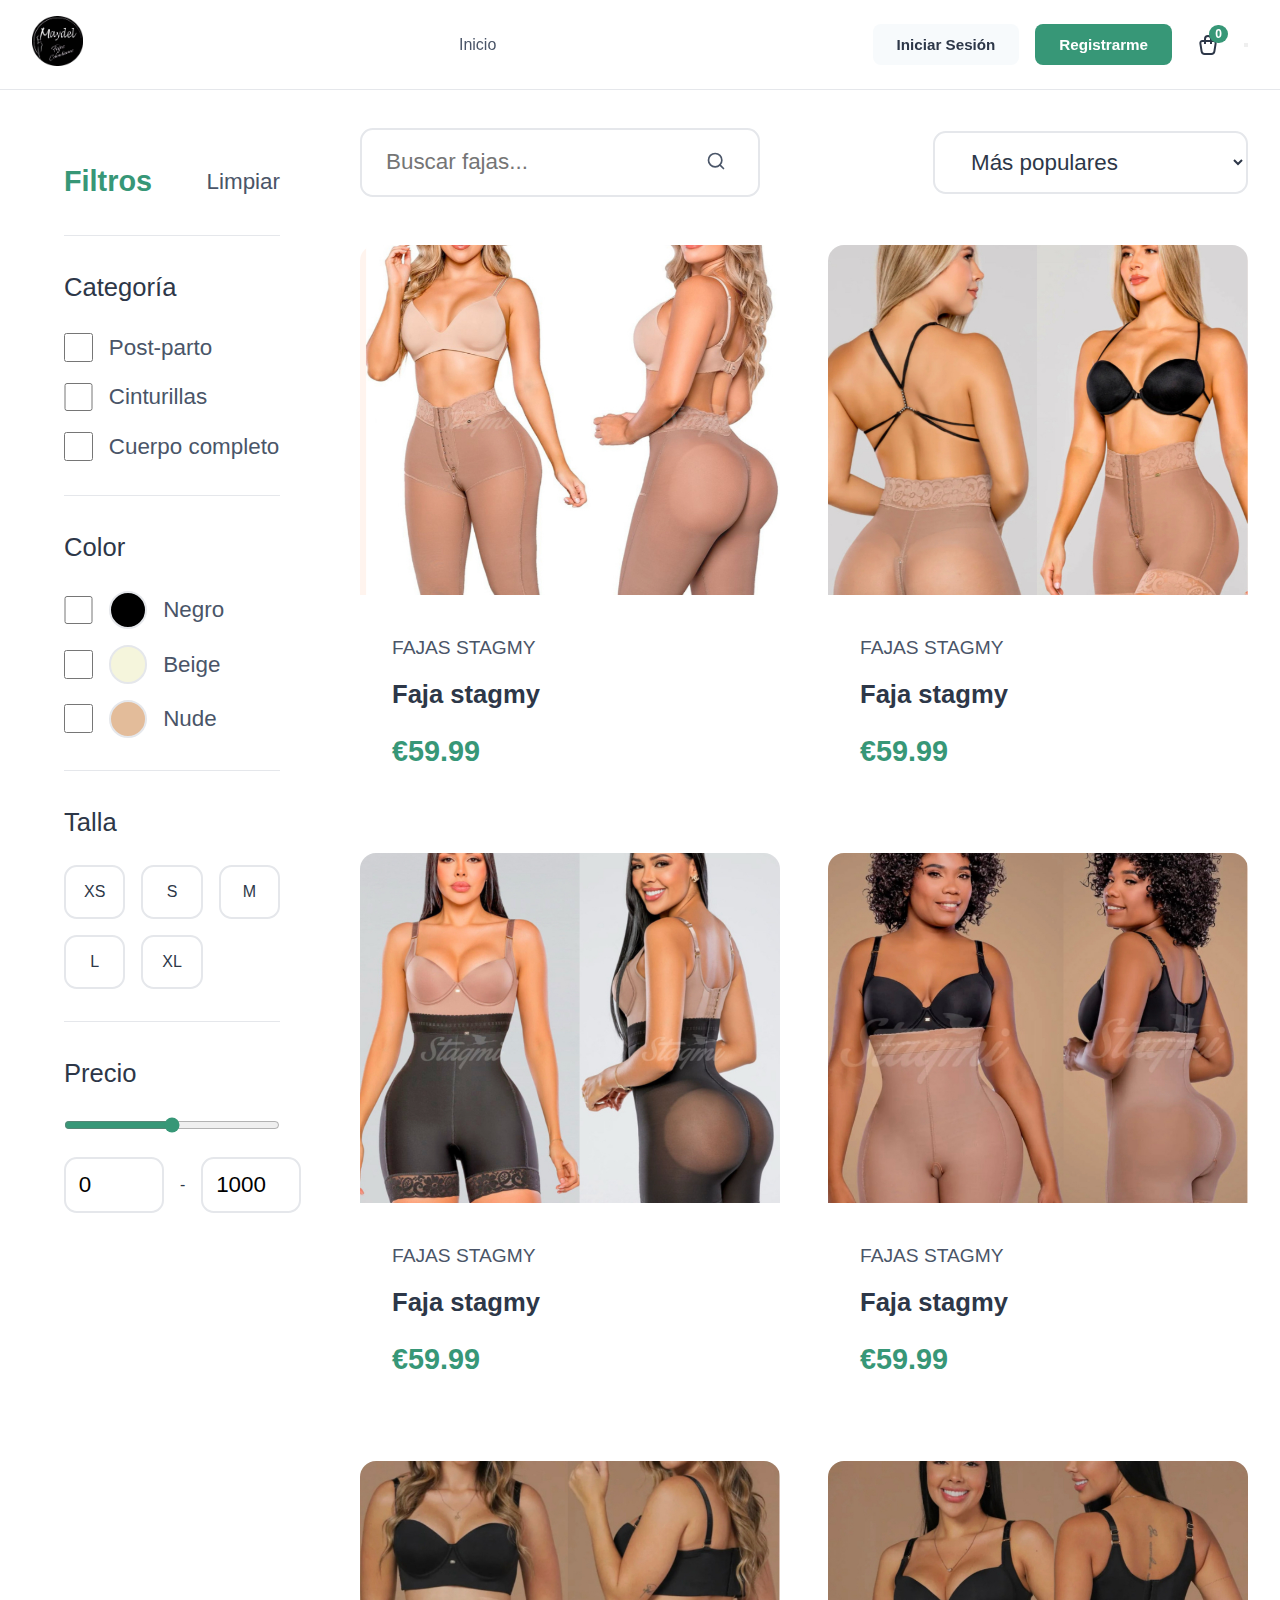
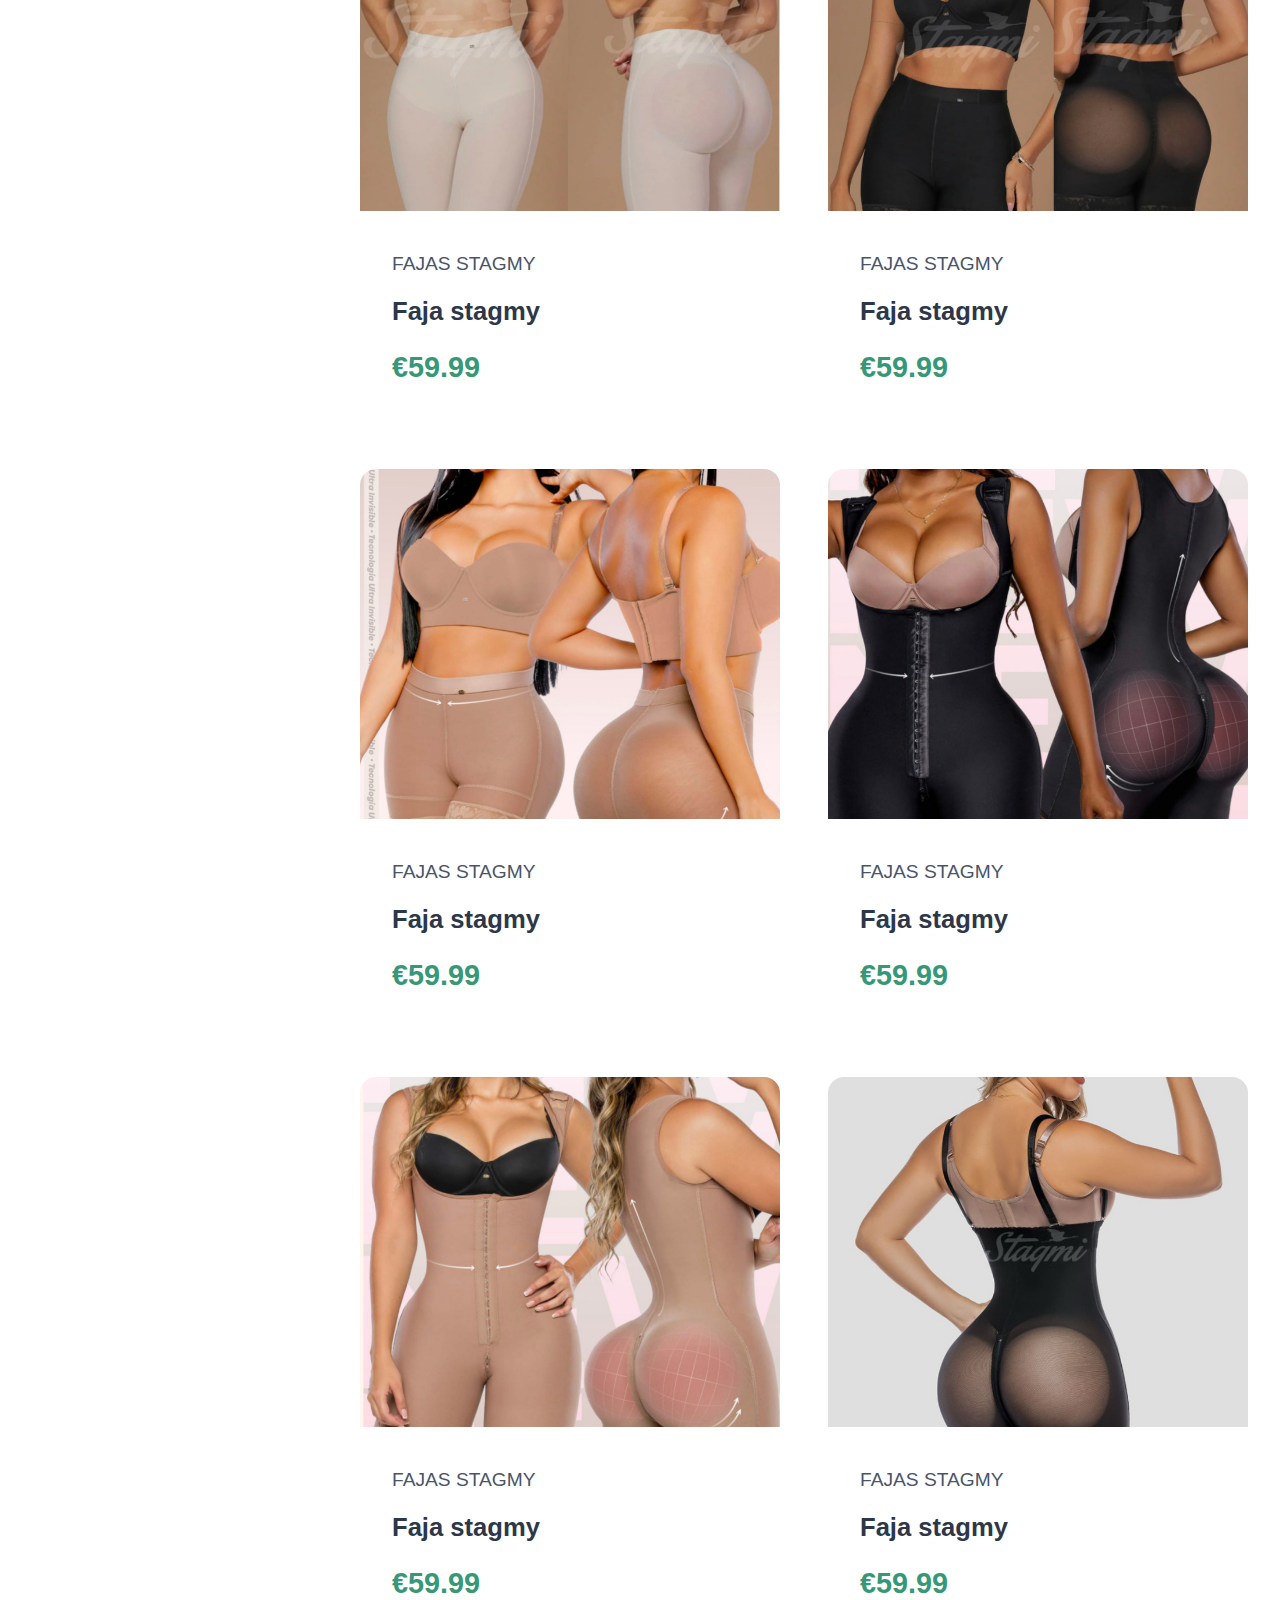
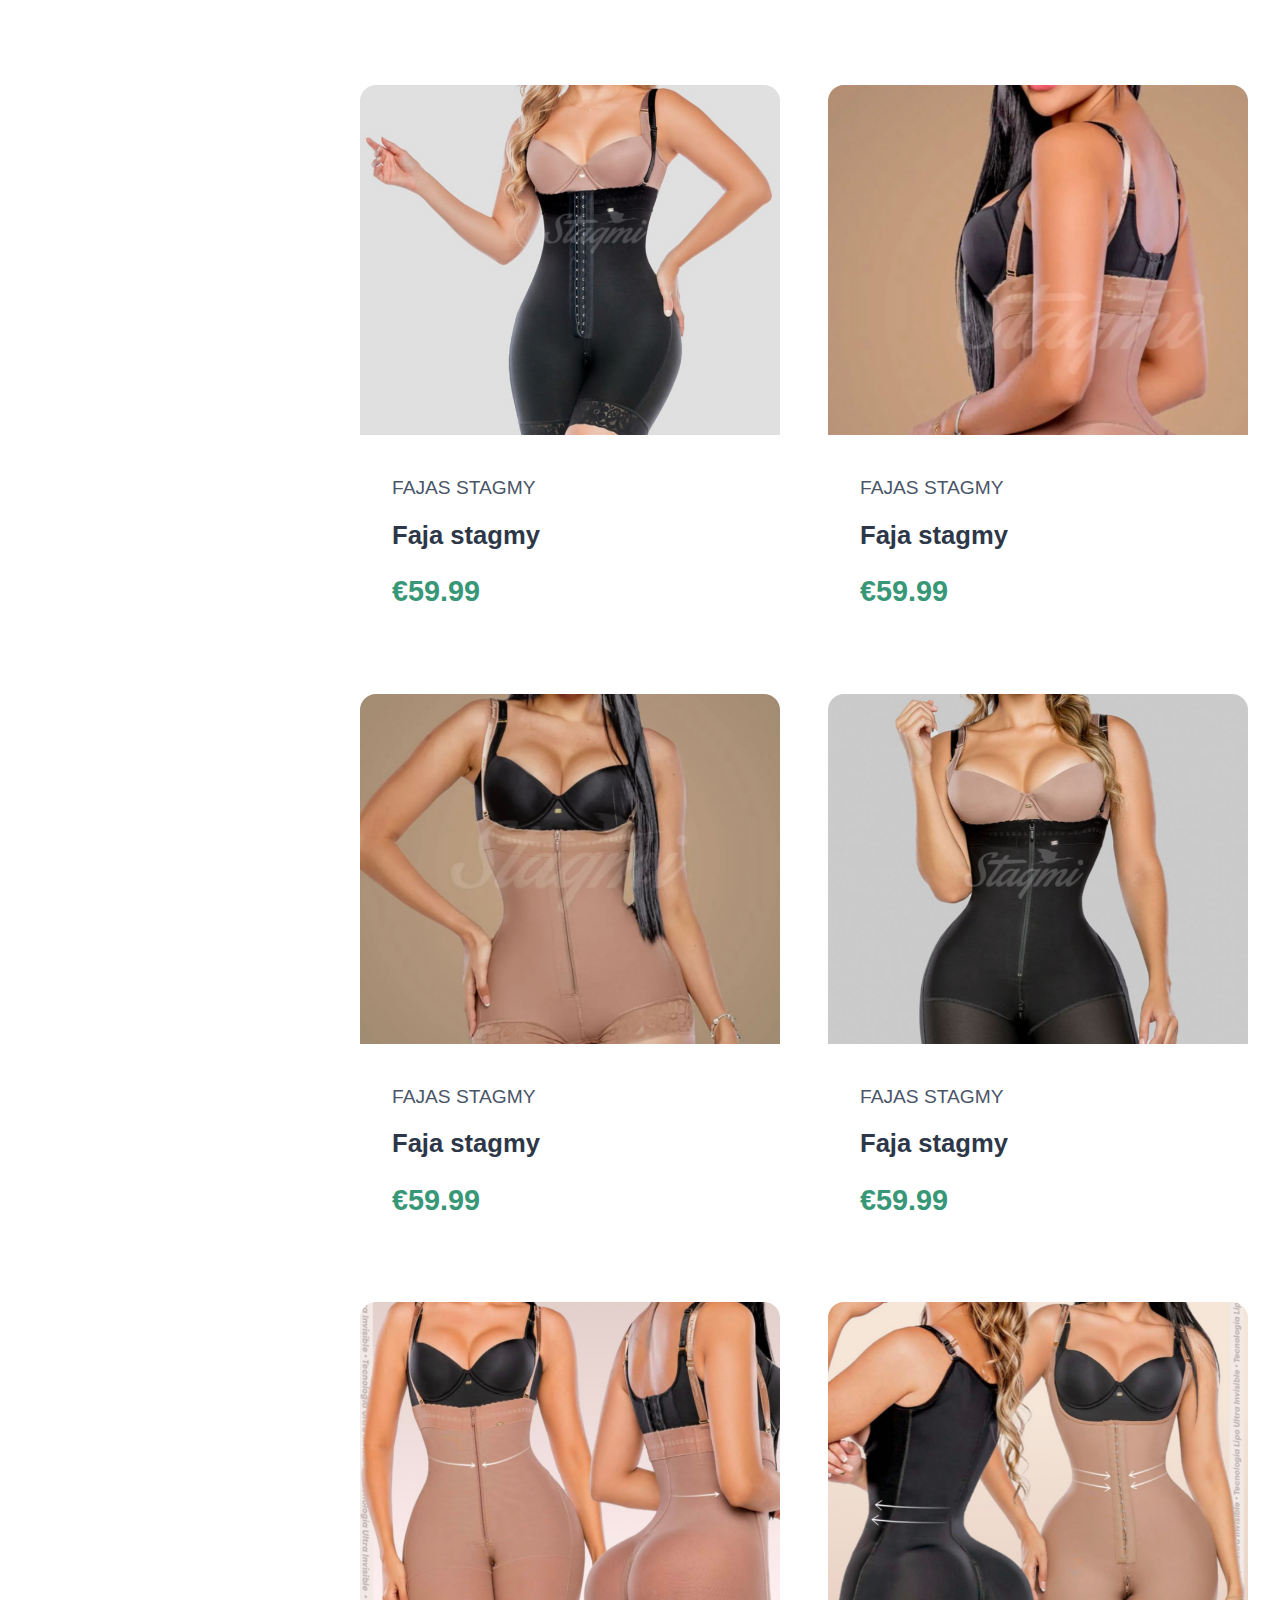
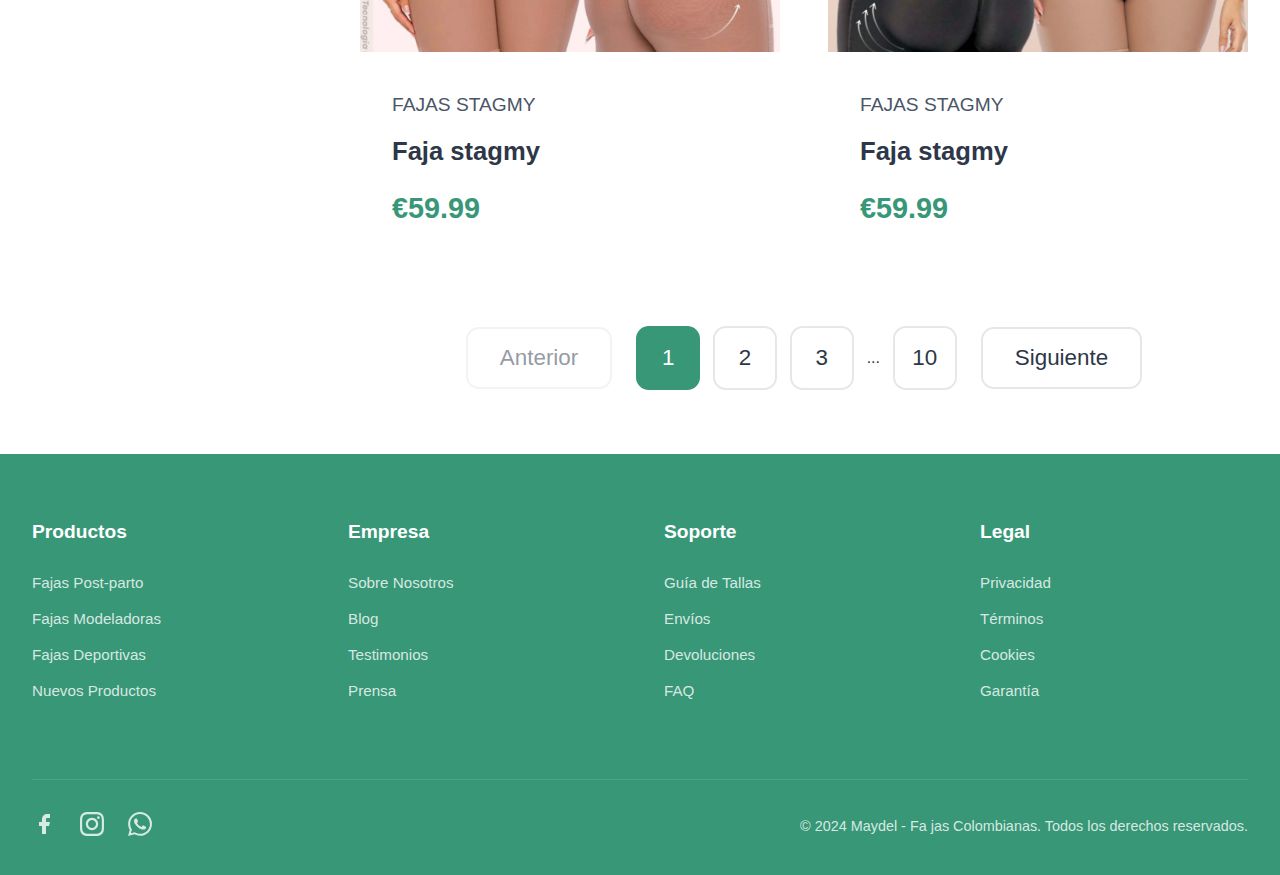
==== commit 19dc9129: "agregar productos" ====
--- a/catalogo.html
+++ b/catalogo.html
@@ -6,8 +6,8 @@
     <link rel="preconnect" href="https://fonts.googleapis.com">
     <link rel="preconnect" href="https://fonts.gstatic.com" crossorigin>
     <link href="https://fonts.googleapis.com/css2?family=Inter:wght@400;500;600;700&display=swap" rel="stylesheet">
-    <link rel="stylesheet" href="./styles/styles.css">
-    <link rel="stylesheet" href="./styles/catalog.css">
+    <link rel="stylesheet" href="./styles/main.css">
+    <link rel="stylesheet" href="./styles/catalogs.css">
     <title>Catálogo - Maydel Fajas</title>
     <!-- Favicon principal -->
     <link rel="icon" type="image/png" sizes="32x32" href="img/icons/favicon-32x32.png">
--- a/styles/main.css
+++ b/styles/main.css
@@ -0,0 +1,671 @@
+:root {
+    --primario: #379777;
+    --primario-claro: #4CAF93;
+    --primario-oscuro: #2C7A5F;
+    --secundario: #F5B5AC;
+    --secundario-claro: #FFD6D1;
+    --text-primary: #2D3748;
+    --text-secondary: #4A5568;
+    --background: #ffffff;
+    --background-alt: #F7FAFC;
+    --gris: #E2E8F0;
+    --blanco: #FFFFFF;
+    --negro: #000000;
+    --border: #E5E7EB;
+    --shadow: 0 4px 6px -1px rgba(0, 0, 0, 0.1), 0 2px 4px -1px rgba(0, 0, 0, 0.06);
+    --shadow-lg: 0 10px 15px -3px rgba(0, 0, 0, 0.1), 0 4px 6px -2px rgba(0, 0, 0, 0.05);
+    --transition: all 0.3s cubic-bezier(0.4, 0, 0.2, 1);
+}
+
+* {
+    margin: 0;
+    padding: 0;
+    box-sizing: border-box;
+}
+
+body {
+    font-family: 'Montserrat', sans-serif;
+    color: var(--text-primary);
+    line-height: 1.5;
+    background-color: var(--background);
+}
+
+/* Header and Navigation */
+.header {
+    background: rgba(255, 255, 255, 0.95);
+    backdrop-filter: blur(8px);
+    border-bottom: 1px solid var(--border);
+    position: fixed;
+    width: 100%;
+    top: 0;
+    z-index: 1000;
+    transition: var(--transition);
+}
+
+.header.scrolled {
+    box-shadow: var(--shadow);
+}
+
+.nav-list {
+    max-width: 1400px;
+    margin: 0 auto;
+    padding: 1rem 2rem;
+    display: flex;
+    justify-content: space-between;
+    align-items: center;
+}
+
+.nav-logo {
+    flex-shrink: 0;
+}
+
+.logo {
+    height: 50px;
+    transition: var(--transition);
+}
+
+.nav-links {
+    display: flex;
+    gap: 2.5rem;
+    margin: 0 2rem;
+}
+
+.navbar-item {
+    color: var(--text-secondary);
+    text-decoration: none;
+    font-size: 1rem;
+    font-weight: 500;
+    padding: 0.5rem 1rem;
+    border-radius: 0.5rem;
+    transition: var(--transition);
+    position: relative;
+}
+
+.navbar-item::after {
+    content: '';
+    position: absolute;
+    bottom: 0;
+    left: 50%;
+    transform: translateX(-50%);
+    width: 0;
+    height: 2px;
+    background-color: var(--primario);
+    transition: var(--transition);
+}
+
+.navbar-item:hover::after,
+.navbar-item.active::after {
+    width: 80%;
+}
+
+.navbar-item:hover {
+    color: var(--primario);
+}
+
+.navbar-item.active {
+    color: var(--primario);
+    font-weight: 600;
+}
+
+.nav-actions {
+    display: flex;
+    align-items: center;
+    gap: 1rem;
+}
+
+.boton {
+    padding: 0.75rem 1.5rem;
+    border-radius: 0.5rem;
+    font-size: 0.95rem;
+    font-weight: 600;
+    cursor: pointer;
+    transition: var(--transition);
+    border: none;
+    background: var(--background-alt);
+    color: var(--text-primary);
+}
+
+.boton:hover {
+    transform: translateY(-2px);
+    box-shadow: var(--shadow);
+}
+
+.boton-oscuro {
+    background: var(--primario);
+    color: white;
+}
+
+.boton-oscuro:hover {
+    background: var(--primario-oscuro);
+}
+
+
+.cart-icon {
+    position: relative;
+    color: var(--text-primary);
+    text-decoration: none;
+    transition: var(--transition);
+    padding: 0.5rem;
+    display: flex;
+    align-items: center;
+    justify-content: center;
+}
+
+.cart-icon:hover {
+    color: var(--primario);
+    transform: scale(1.1);
+}
+
+.cart-icon__wrapper {
+    position: relative;
+    display: flex;
+    align-items: center;
+    justify-content: center;
+}
+
+.cart-count {
+    position: absolute;
+    top: -8px;
+    right: -8px;
+    background-color: var(--primario);
+    color: white;
+    font-size: 0.75rem;
+    font-weight: 600;
+    min-width: 18px;
+    height: 18px;
+    border-radius: 9px;
+    display: flex;
+    align-items: center;
+    justify-content: center;
+    padding: 0 6px;
+    transition: var(--transition);
+}
+
+.cart-icon:hover .cart-count {
+    transform: scale(1.1);
+    background-color: var(--primario-oscuro);
+}
+
+.productos {
+    padding: 8rem 2rem;
+    max-width: 120rem;
+    margin: 0 auto;
+}
+
+.productos-header {
+    text-align: center;
+    margin-bottom: 4rem;
+}
+
+.productos-titulo {
+    font-size: 3.6rem;
+    font-weight: 700;
+    color: var(--primario);
+    margin-bottom: 1rem;
+}
+
+.productos-subtitulo {
+    font-size: 1.8rem;
+    color: var(--text-secondary);
+    max-width: 60rem;
+    margin: 0 auto;
+}
+
+.productos-grid {
+    display: grid;
+    grid-template-columns: repeat(auto-fit, minmax(28rem, 1fr));
+    gap: 3rem;
+    margin-bottom: 4rem;
+}
+
+.productos-footer {
+    display: flex;
+    justify-content: center;
+    margin-top: 4rem;
+}
+
+.boton-grande {
+    font-size: 1.6rem;
+    padding: 1.2rem 2.4rem;
+    display: flex;
+    align-items: center;
+    gap: 1rem;
+    transition: all 0.3s ease;
+}
+
+.boton-grande:hover {
+    transform: translateX(5px);
+}
+
+.boton-grande svg {
+    transition: transform 0.3s ease;
+}
+
+.boton-grande:hover svg {
+    transform: translateX(5px);
+}
+
+/* Banner Section */
+.banner {
+    margin-top: 80px;
+    padding: 6rem 2rem;
+    background: linear-gradient(135deg, var(--background-alt) 0%, var(--blanco) 100%);
+    position: relative;
+    overflow: hidden;
+}
+
+.banner::before {
+    content: '';
+    position: absolute;
+    top: 0;
+    left: 0;
+    right: 0;
+    bottom: 0;
+    background: url('/img/pattern.svg') repeat;
+    opacity: 0.05;
+    z-index: 0;
+}
+
+.banner-content {
+    max-width: 1400px;
+    margin: 0 auto;
+    display: grid;
+    grid-template-columns: 1fr 1fr;
+    gap: 4rem;
+    align-items: center;
+    position: relative;
+    z-index: 1;
+}
+
+.banner-text {
+    padding-right: 2rem;
+}
+
+.banner-titulo {
+    font-size: 3.5rem;
+    font-weight: 800;
+    line-height: 1.2;
+    margin-bottom: 1.5rem;
+    color: var(--text-primary);
+}
+
+.banner-titulo span {
+    color: var(--primario);
+}
+
+.banner-subtitulo {
+    font-size: 1.2rem;
+    color: var(--text-secondary);
+    margin-bottom: 2rem;
+}
+
+.banner-imagen {
+    width: 100%;
+    height: auto;
+    border-radius: 1rem;
+    box-shadow: var(--shadow-lg);
+    transition: var(--transition);
+}
+
+.banner-imagen:hover {
+    transform: scale(1.02);
+}
+
+/* Products Section */
+.productos {
+    padding: 6rem 2rem;
+    background: var(--background);
+}
+
+.productos-header {
+    text-align: center;
+    margin-bottom: 4rem;
+}
+
+.productos-titulo {
+    font-size: 2.5rem;
+    font-weight: 700;
+    color: var(--text-primary);
+    margin-bottom: 1rem;
+}
+
+.productos-subtitulo {
+    color: var(--text-secondary);
+    font-size: 1.1rem;
+    max-width: 600px;
+    margin: 0 auto;
+}
+
+.productos-grid {
+    display: grid;
+    grid-template-columns: repeat(auto-fit, minmax(280px, 1fr));
+    gap: 2rem;
+    max-width: 1400px;
+    margin: 0 auto;
+}
+
+.producto-card {
+    background: var(--blanco);
+    border-radius: 1rem;
+    overflow: hidden;
+    transition: var(--transition);
+    box-shadow: var(--shadow);
+    position: relative;
+}
+
+.producto-card:hover {
+    transform: translateY(-8px);
+    box-shadow: var(--shadow-lg);
+}
+
+.producto-imagen {
+    width: 100%;
+    height: 300px;
+    object-fit: cover;
+}
+
+.producto-tag {
+    position: absolute;
+    top: 1rem;
+    right: 1rem;
+    background: var(--primario);
+    color: white;
+    padding: 0.5rem 1rem;
+    border-radius: 2rem;
+    font-size: 0.85rem;
+    font-weight: 600;
+}
+
+.producto-info {
+    padding: 1.5rem;
+}
+
+.producto-categoria {
+    color: var(--primario);
+    font-size: 0.85rem;
+    font-weight: 600;
+    text-transform: uppercase;
+    margin-bottom: 0.5rem;
+}
+
+.producto-titulo {
+    font-size: 1.2rem;
+    font-weight: 600;
+    margin-bottom: 0.5rem;
+    color: var(--text-primary);
+}
+
+.producto-precio {
+    font-size: 1.4rem;
+    font-weight: 700;
+    color: var(--primario);
+    margin-bottom: 1rem;
+}
+
+.producto-precio .antes {
+    text-decoration: line-through;
+    color: var(--text-secondary);
+    font-size: 1rem;
+    margin-right: 0.5rem;
+}
+
+/* Testimonials Section */
+.testimonios {
+    padding: 6rem 2rem;
+    background: var(--background-alt);
+}
+
+.testimonios-grid {
+    display: grid;
+    grid-template-columns: repeat(auto-fit, minmax(300px, 1fr));
+    gap: 2rem;
+    max-width: 1400px;
+    margin: 0 auto;
+}
+
+.testimonio-card {
+    background: var(--blanco);
+    padding: 2rem;
+    border-radius: 1rem;
+    box-shadow: var(--shadow);
+    transition: var(--transition);
+}
+
+.testimonio-card:hover {
+    transform: translateY(-4px);
+    box-shadow: var(--shadow-lg);
+}
+
+.testimonio-header {
+    display: flex;
+    align-items: center;
+    gap: 1rem;
+    margin-bottom: 1.5rem;
+}
+
+.testimonio-avatar {
+    width: 60px;
+    height: 60px;
+    border-radius: 50%;
+    object-fit: cover;
+}
+
+.testimonio-info h4 {
+    font-size: 1.1rem;
+    font-weight: 600;
+    color: var(--text-primary);
+}
+
+.testimonio-info p {
+    font-size: 0.9rem;
+    color: var(--text-secondary);
+}
+
+.testimonio-estrellas {
+    color: #FFB400;
+    margin-bottom: 1rem;
+}
+
+.testimonio-texto {
+    color: var(--text-secondary);
+    font-size: 1rem;
+    line-height: 1.6;
+}
+
+/* Contact Form */
+.contacto {
+    padding: 6rem 2rem;
+    background: var(--blanco);
+}
+
+.contacto-container {
+    max-width: 800px;
+    margin: 0 auto;
+}
+
+.contacto-header {
+    text-align: center;
+    margin-bottom: 3rem;
+}
+
+.contacto-titulo {
+    font-size: 2.5rem;
+    font-weight: 700;
+    color: var(--text-primary);
+    margin-bottom: 1rem;
+}
+
+.contacto-subtitulo {
+    color: var(--text-secondary);
+    font-size: 1.1rem;
+}
+
+.formulario {
+    background: var(--background-alt);
+    padding: 3rem;
+    border-radius: 1rem;
+    box-shadow: var(--shadow);
+}
+
+.campo {
+    margin-bottom: 1.5rem;
+}
+
+.campo__label {
+    display: block;
+    font-size: 0.95rem;
+    font-weight: 600;
+    color: var(--text-primary);
+    margin-bottom: 0.5rem;
+}
+
+.campo__field {
+    width: 100%;
+    padding: 0.75rem 1rem;
+    border: 2px solid var(--gris);
+    border-radius: 0.5rem;
+    font-size: 1rem;
+    transition: var(--transition);
+}
+
+.campo__field:focus {
+    outline: none;
+    border-color: var(--primario);
+    box-shadow: 0 0 0 3px rgba(55, 151, 119, 0.1);
+}
+
+.campo__field--textarea {
+    min-height: 150px;
+    resize: vertical;
+}
+
+/* Footer */
+.footer {
+    background: var(--primario);
+    color: var(--blanco);
+    padding: 4rem 2rem 2rem;
+}
+
+.footer-content {
+    max-width: 1400px;
+    margin: 0 auto;
+    display: grid;
+    grid-template-columns: repeat(auto-fit, minmax(200px, 1fr));
+    gap: 3rem;
+}
+
+.footer-section h3 {
+    font-size: 1.2rem;
+    font-weight: 600;
+    margin-bottom: 1.5rem;
+    color: var(--blanco);
+}
+
+.footer-section ul {
+    list-style: none;
+}
+
+.footer-section ul li {
+    margin-bottom: 0.75rem;
+}
+
+.footer-section ul li a {
+    color: rgba(255, 255, 255, 0.8);
+    text-decoration: none;
+    font-size: 0.95rem;
+    transition: var(--transition);
+}
+
+.footer-section ul li a:hover {
+    color: var(--blanco);
+    padding-left: 0.5rem;
+}
+
+.footer-bottom {
+    max-width: 1400px;
+    margin: 4rem auto 0;
+    padding-top: 2rem;
+    border-top: 1px solid rgba(255, 255, 255, 0.1);
+    display: flex;
+    justify-content: space-between;
+    align-items: center;
+    flex-wrap: wrap;
+    gap: 2rem;
+}
+
+.social-links {
+    display: flex;
+    gap: 1.5rem;
+}
+
+.social-links a {
+    color: rgba(255, 255, 255, 0.8);
+    transition: var(--transition);
+}
+
+.social-links a:hover {
+    color: var(--blanco);
+    transform: translateY(-2px);
+}
+
+.footer-info {
+    text-align: center;
+}
+
+.footer-info p {
+    color: rgba(255, 255, 255, 0.8);
+    font-size: 0.9rem;
+}
+
+/* Responsive Design */
+@media (max-width: 1024px) {
+    .banner-titulo {
+        font-size: 3rem;
+    }
+    
+    .banner-content {
+        grid-template-columns: 1fr;
+        text-align: center;
+    }
+    
+    .banner-text {
+        padding-right: 0;
+    }
+}
+
+@media (max-width: 768px) {
+    .nav-links {
+        display: none;
+    }
+    
+    .nav-actions .boton {
+        display: none;
+    }
+    
+    .banner-titulo {
+        font-size: 2.5rem;
+    }
+    
+    .productos-titulo {
+        font-size: 2rem;
+    }
+    
+    .footer-bottom {
+        flex-direction: column;
+        text-align: center;
+    }
+}
+
+@media (max-width: 480px) {
+    .banner-titulo {
+        font-size: 2rem;
+    }
+    
+    .productos-grid {
+        grid-template-columns: 1fr;
+    }
+    
+    .formulario {
+        padding: 1.5rem;
+    }
+}--- a/styles/catalogs.css
+++ b/styles/catalogs.css
@@ -0,0 +1,383 @@
+/* Estilos del contenedor principal */
+.catalog-container {
+    display: flex;
+    gap: 3rem;
+    max-width: 1400px;
+    margin: 8rem auto 4rem;
+    padding: 0 2rem;
+}
+
+/* Filtros */
+.filters {
+    width: 280px;
+    flex-shrink: 0;
+    background: var(--blanco);
+    padding: 2rem;
+    border-radius: 1rem;
+    box-shadow: var(--sombra);
+    height: fit-content;
+    position: sticky;
+    top: 100px;
+}
+
+.filters-header {
+    display: flex;
+    justify-content: space-between;
+    align-items: center;
+    margin-bottom: 2rem;
+}
+
+.filters-header h2 {
+    font-size: 1.8rem;
+    font-weight: 600;
+    color: var(--primario);
+    margin: 0;
+}
+
+.clear-filters {
+    color: var(--text-secondary);
+    background: none;
+    border: none;
+    font-size: 1.4rem;
+    cursor: pointer;
+    transition: var(--transition);
+}
+
+.clear-filters:hover {
+    color: var(--primario);
+}
+
+.filter-section {
+    border-top: 1px solid var(--border);
+    padding: 2rem 0;
+}
+
+.filter-section h3 {
+    font-size: 1.6rem;
+    font-weight: 500;
+    margin: 0 0 1.5rem 0;
+    color: var(--text-primary);
+}
+
+.filter-options {
+    display: flex;
+    flex-direction: column;
+    gap: 1rem;
+}
+
+.filter-option {
+    display: flex;
+    align-items: center;
+    gap: 1rem;
+    cursor: pointer;
+}
+
+.filter-option input[type="checkbox"] {
+    width: 1.8rem;
+    height: 1.8rem;
+    cursor: pointer;
+    accent-color: var(--primario);
+}
+
+.filter-option span {
+    font-size: 1.4rem;
+    color: var(--text-secondary);
+}
+
+/* Puntos de color */
+.color-dot {
+    width: 2.4rem;
+    height: 2.4rem;
+    border-radius: 50%;
+    border: 2px solid var(--border);
+}
+
+.color-dot.black { background: #000; }
+.color-dot.beige { background: #F5F5DC; }
+.color-dot.nude { background: #E3BC9A; }
+
+/* Opciones de talla */
+.size-options {
+    display: grid;
+    grid-template-columns: repeat(3, 1fr);
+    gap: 1rem;
+}
+
+.size-option {
+    position: relative;
+}
+
+.size-option input[type="checkbox"] {
+    position: absolute;
+    opacity: 0;
+}
+
+.size-option span {
+    display: block;
+    padding: 0.8rem;
+    text-align: center;
+    border: 2px solid var(--border);
+    border-radius: 0.8rem;
+    cursor: pointer;
+    transition: var(--transition);
+    font-weight: 500;
+}
+
+.size-option input[type="checkbox"]:checked + span {
+    background: var(--primario);
+    color: var(--blanco);
+    border-color: var(--primario);
+}
+
+/* Rango de precio */
+.price-range {
+    margin-top: 1.5rem;
+}
+
+.price-slider {
+    width: 100%;
+    margin-bottom: 1.5rem;
+    accent-color: var(--primario);
+}
+
+.price-inputs {
+    display: flex;
+    align-items: center;
+    gap: 1rem;
+}
+
+.price-input {
+    width: 100px;
+    padding: 0.8rem;
+    border: 2px solid var(--border);
+    border-radius: 0.8rem;
+    font-size: 1.4rem;
+}
+
+/* Contenido del catálogo */
+.catalog-content {
+    flex: 1;
+}
+
+.catalog-header {
+    display: flex;
+    justify-content: space-between;
+    align-items: center;
+    margin-bottom: 3rem;
+    gap: 2rem;
+}
+
+.search-bar {
+    display: flex;
+    align-items: center;
+    background: var(--blanco);
+    border: 2px solid var(--border);
+    border-radius: 0.8rem;
+    padding: 0.8rem 1.5rem;
+    flex: 1;
+    max-width: 400px;
+    transition: var(--transition);
+}
+
+.search-bar:focus-within {
+    border-color: var(--primario);
+    box-shadow: 0 0 0 2px rgba(55, 151, 119, 0.2);
+}
+
+.search-bar input {
+    border: none;
+    outline: none;
+    width: 100%;
+    font-size: 1.4rem;
+    color: var(--text-primary);
+}
+
+.search-button {
+    background: none;
+    border: none;
+    color: var(--text-secondary);
+    cursor: pointer;
+    padding: 0.5rem;
+    transition: var(--transition);
+}
+
+.search-button:hover {
+    color: var(--primario);
+}
+
+.sort-select {
+    padding: 1rem 2rem;
+    border: 2px solid var(--border);
+    border-radius: 0.8rem;
+    background: var(--blanco);
+    font-size: 1.4rem;
+    color: var(--text-primary);
+    cursor: pointer;
+    transition: var(--transition);
+}
+
+.sort-select:hover {
+    border-color: var(--primario);
+}
+
+/* Grid de productos */
+.products-grid {
+    display: grid;
+    grid-template-columns: repeat(auto-fill, minmax(280px, 1fr));
+    gap: 3rem;
+    margin-bottom: 4rem;
+}
+
+.product-card {
+    background: var(--blanco);
+    border-radius: 1rem;
+    overflow: hidden;
+    box-shadow: var(--sombra);
+    transition: var(--transition);
+}
+
+.product-card:hover {
+    transform: translateY(-5px);
+    box-shadow: 0 4px 20px rgba(0, 0, 0, 0.15);
+}
+
+.product-image {
+    width: 100%;
+    height: 350px;
+    object-fit: cover;
+}
+
+.product-info {
+    padding: 2rem;
+}
+
+.product-category {
+    font-size: 1.2rem;
+    color: var(--text-secondary);
+    text-transform: uppercase;
+    margin-bottom: 0.8rem;
+}
+
+.product-name {
+    font-size: 1.6rem;
+    font-weight: 600;
+    margin-bottom: 1rem;
+    color: var(--text-primary);
+}
+
+.product-price {
+    font-size: 1.8rem;
+    font-weight: 700;
+    color: var(--primario);
+}
+
+/* Paginación */
+.pagination {
+    display: flex;
+    justify-content: center;
+    align-items: center;
+    gap: 1.5rem;
+    margin-top: 4rem;
+}
+
+.pagination-btn {
+    padding: 1rem 2rem;
+    border: 2px solid var(--border);
+    border-radius: 0.8rem;
+    background: var(--blanco);
+    font-size: 1.4rem;
+    color: var(--text-primary);
+    cursor: pointer;
+    transition: var(--transition);
+}
+
+.pagination-btn:hover:not(:disabled) {
+    border-color: var(--primario);
+    color: var(--primario);
+}
+
+.pagination-btn:disabled {
+    opacity: 0.5;
+    cursor: not-allowed;
+}
+
+.pagination-numbers {
+    display: flex;
+    align-items: center;
+    gap: 0.8rem;
+}
+
+.pagination-number {
+    width: 4rem;
+    height: 4rem;
+    display: flex;
+    align-items: center;
+    justify-content: center;
+    border: 2px solid var(--border);
+    border-radius: 0.8rem;
+    background: var(--blanco);
+    font-size: 1.4rem;
+    color: var(--text-primary);
+    cursor: pointer;
+    transition: var(--transition);
+}
+
+.pagination-number:hover:not(.active) {
+    border-color: var(--primario);
+    color: var(--primario);
+}
+
+.pagination-number.active {
+    background: var(--primario);
+    color: var(--blanco);
+    border-color: var(--primario);
+}
+
+/* Diseño responsivo */
+@media (max-width: 1024px) {
+    .catalog-container {
+        flex-direction: column;
+    }
+
+    .filters {
+        width: 100%;
+        position: static;
+    }
+
+    .size-options {
+        grid-template-columns: repeat(5, 1fr);
+    }
+}
+
+@media (max-width: 768px) {
+    .catalog-header {
+        flex-direction: column;
+    }
+
+    .search-bar {
+        max-width: 100%;
+    }
+
+    .products-grid {
+        grid-template-columns: repeat(auto-fill, minmax(240px, 1fr));
+    }
+}
+
+@media (max-width: 480px) {
+    .catalog-container {
+        margin-top: 6rem;
+        padding: 0 1rem;
+    }
+
+    .products-grid {
+        grid-template-columns: 1fr;
+    }
+
+    .pagination-numbers {
+        display: none;
+    }
+
+    .size-options {
+        grid-template-columns: repeat(3, 1fr);
+    }
+}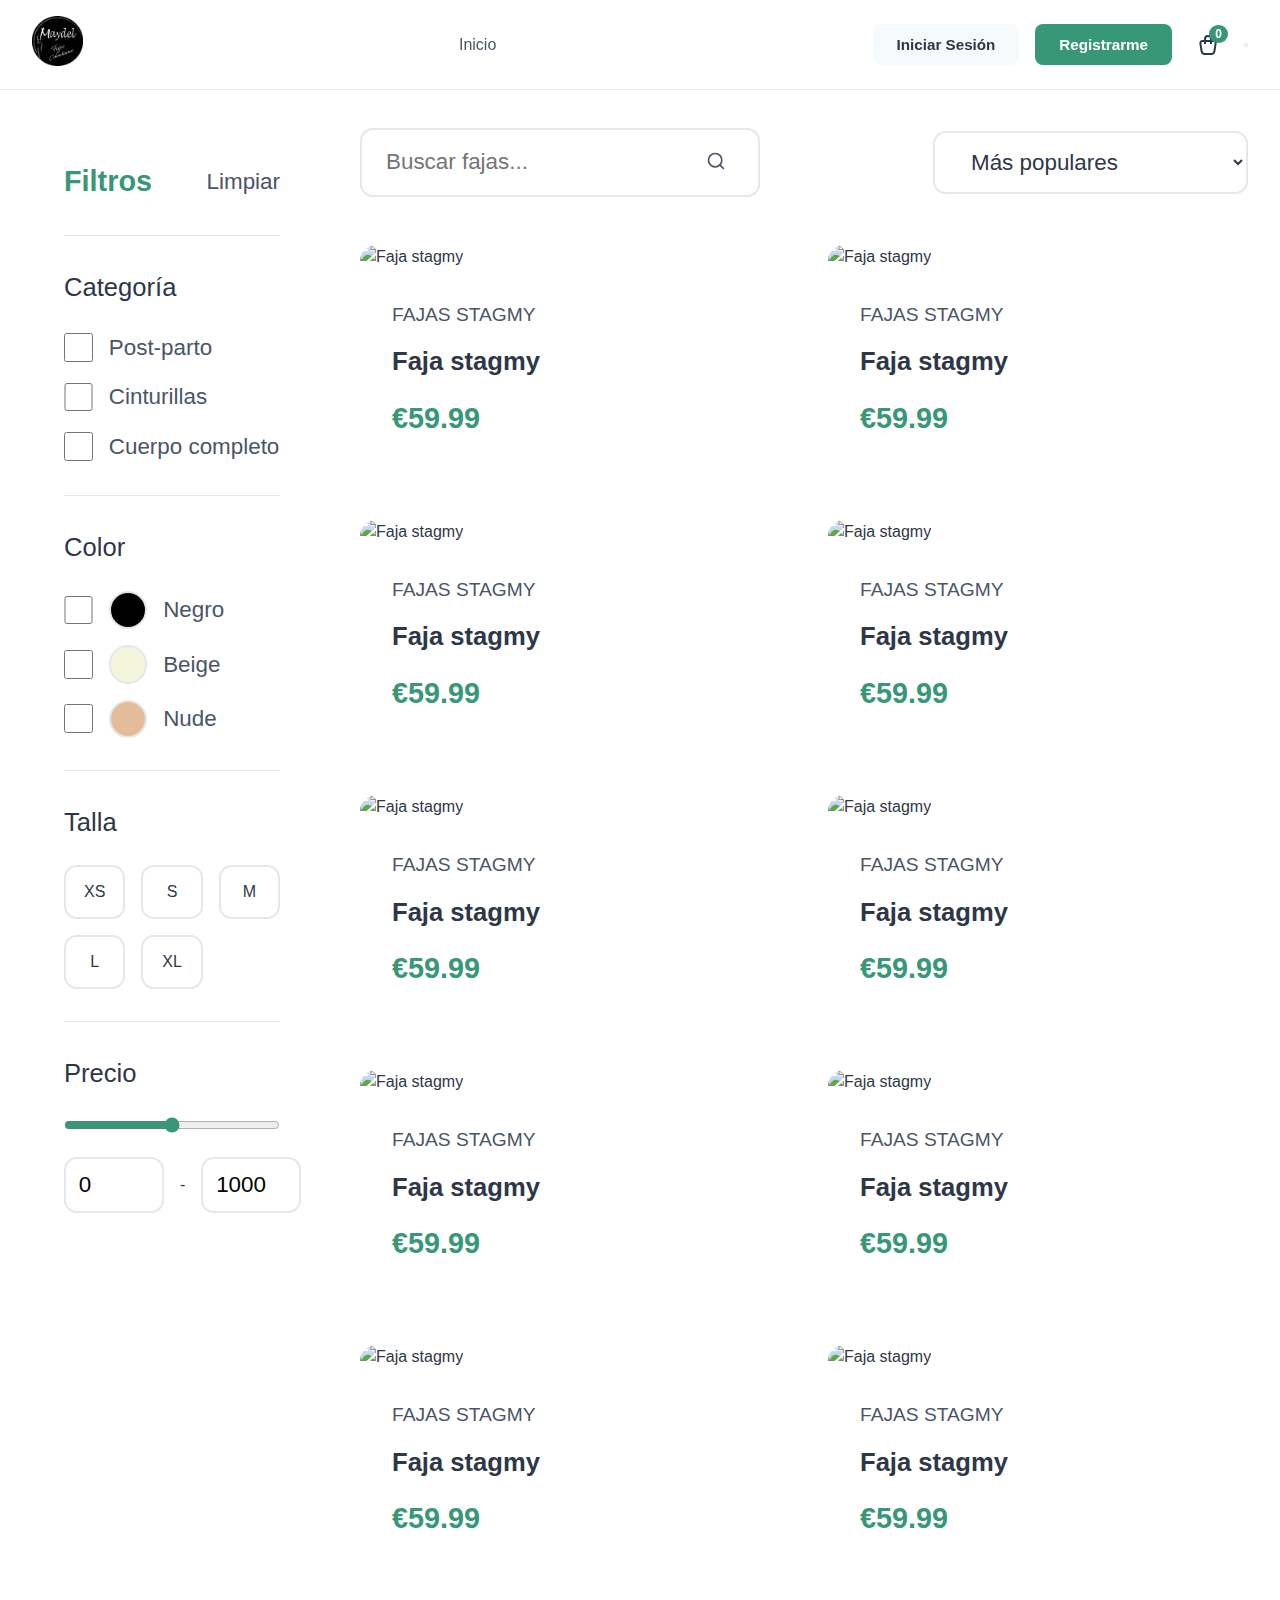
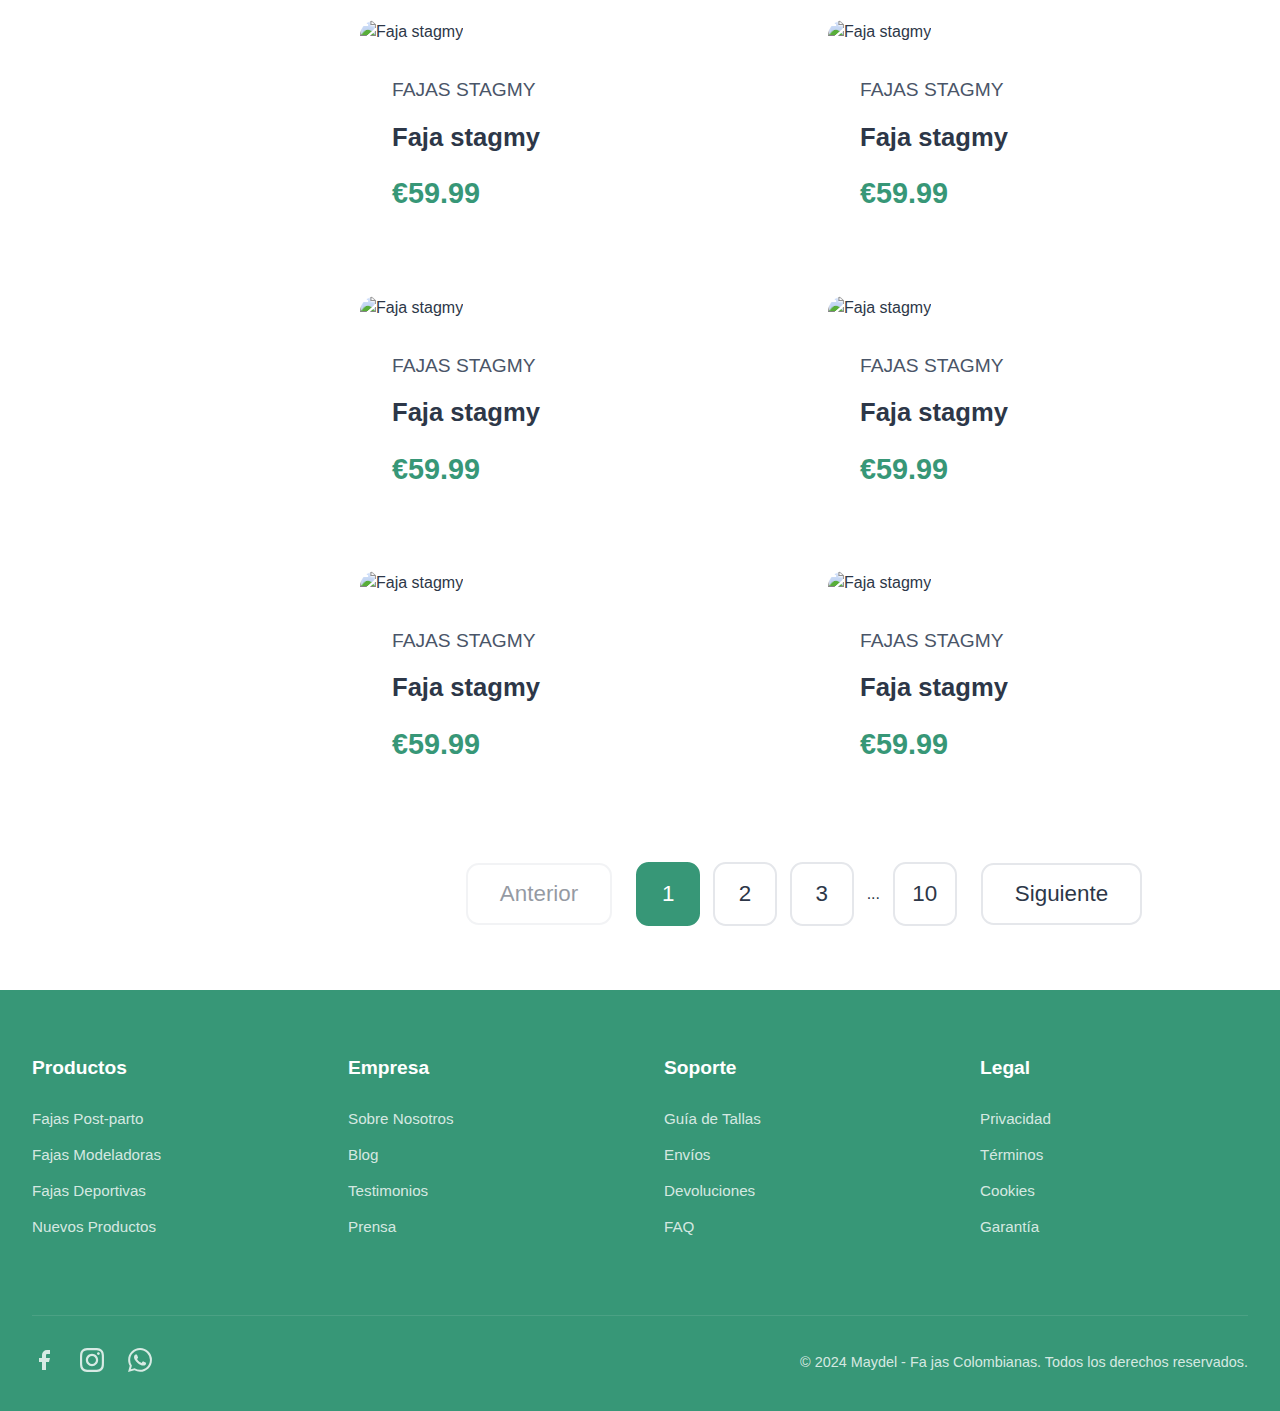
==== commit 2c589fb8: "cambiar nombre de imagenes" ====
--- a/catalogo.html
+++ b/catalogo.html
@@ -9,10 +9,17 @@
     <link rel="stylesheet" href="./styles/main.css">
     <link rel="stylesheet" href="./styles/catalogs.css">
     <title>Catálogo - Maydel Fajas</title>
-    <!-- Favicon principal -->
+    <!-- Favicons -->
     <link rel="icon" type="image/png" sizes="32x32" href="img/icons/favicon-32x32.png">
     <link rel="icon" type="image/png" sizes="16x16" href="img/icons/favicon-16x16.png">
     <link rel="icon" type="image/x-icon" href="img/icons/favicon.ico">
+    <link rel="apple-touch-icon" sizes="180x180" href="img/icons/apple-touch-icon.png">
+    <link rel="icon" type="image/png" sizes="192x192" href="img/icons/android-chrome-192x192.png">
+    <link rel="icon" type="image/png" sizes="512x512" href="img/icons/android-chrome-512x512.png">
+    <link rel="manifest" href="img/icons/site.webmanifest">
+    <script src="./js/cata.js"></script>
+    <script src="./js/navigation.js"></script>
+
 </head>
 <body>
     <header class="header">
@@ -232,7 +239,5 @@
         </div>
     </footer>
 
-    <script src="./js/navigation.js"></script>
-    <script src="./js/catalog.js"></script>
 </body>
 </html>